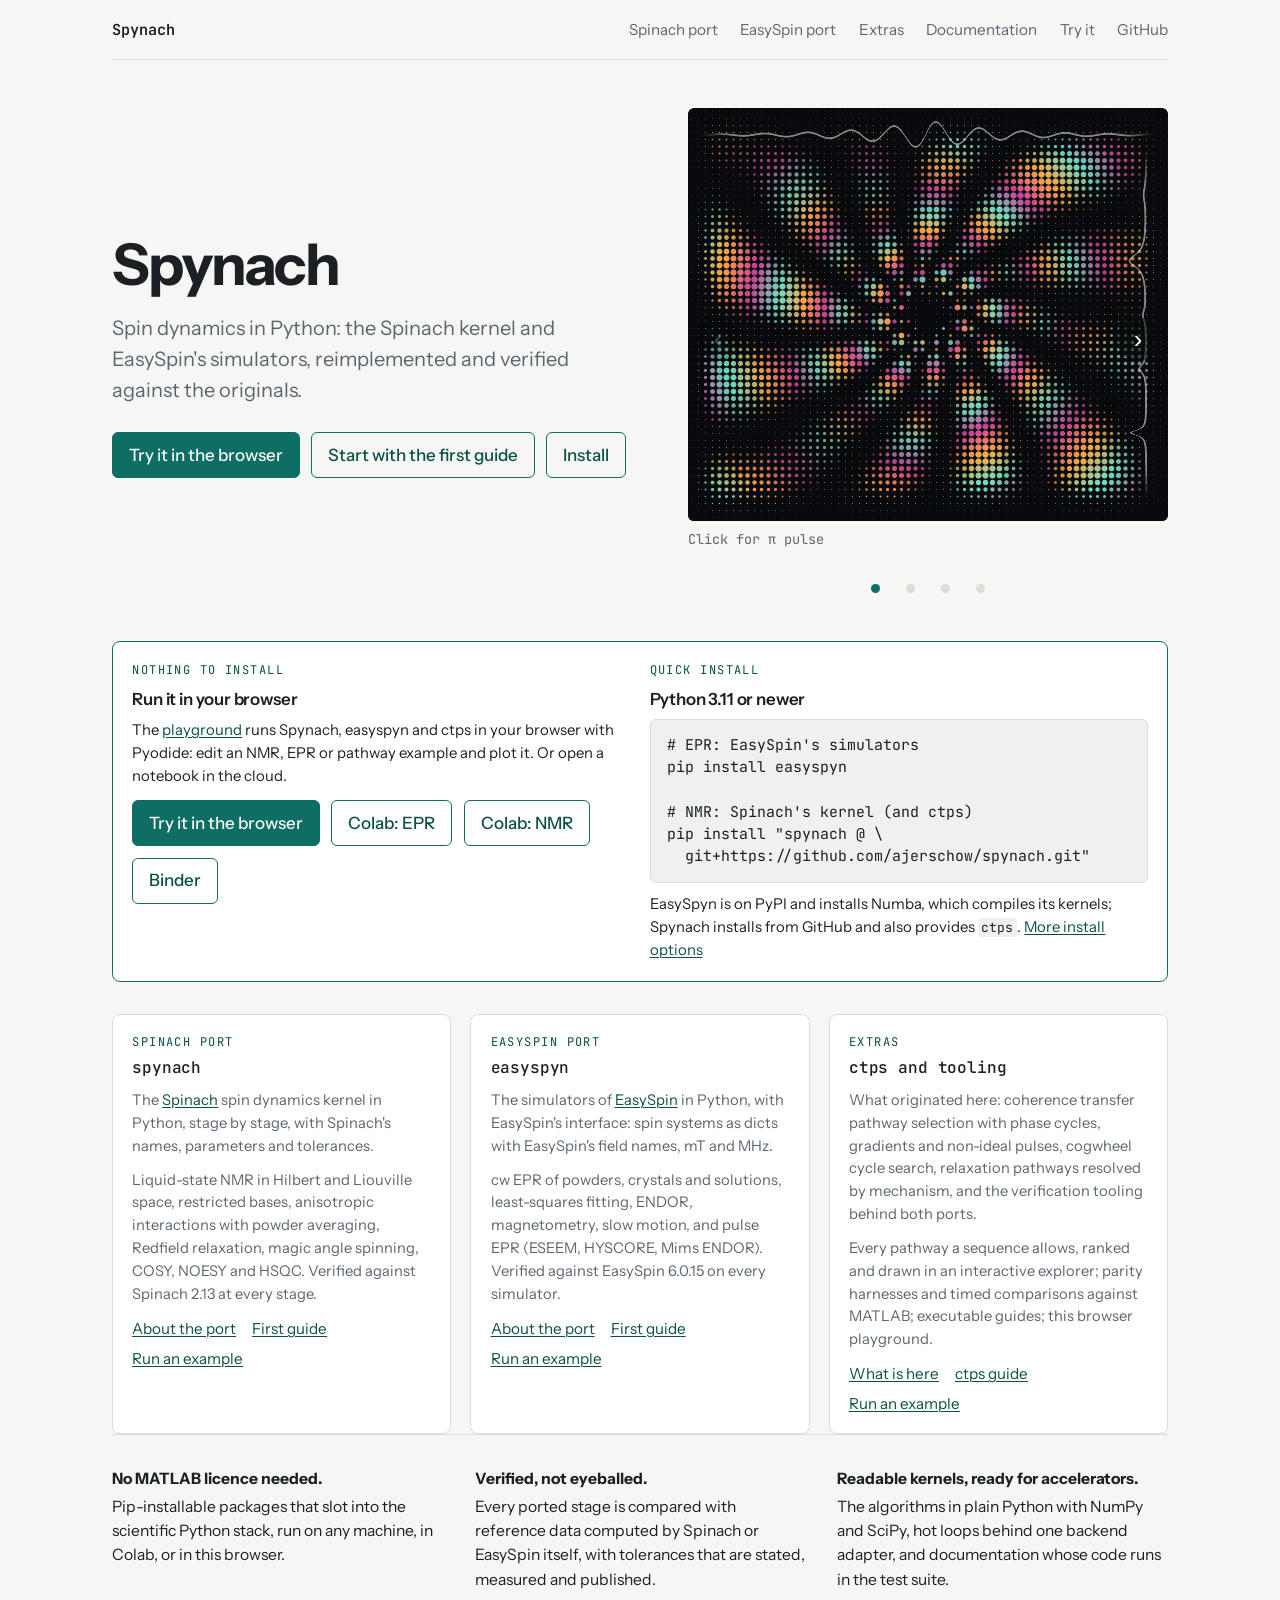
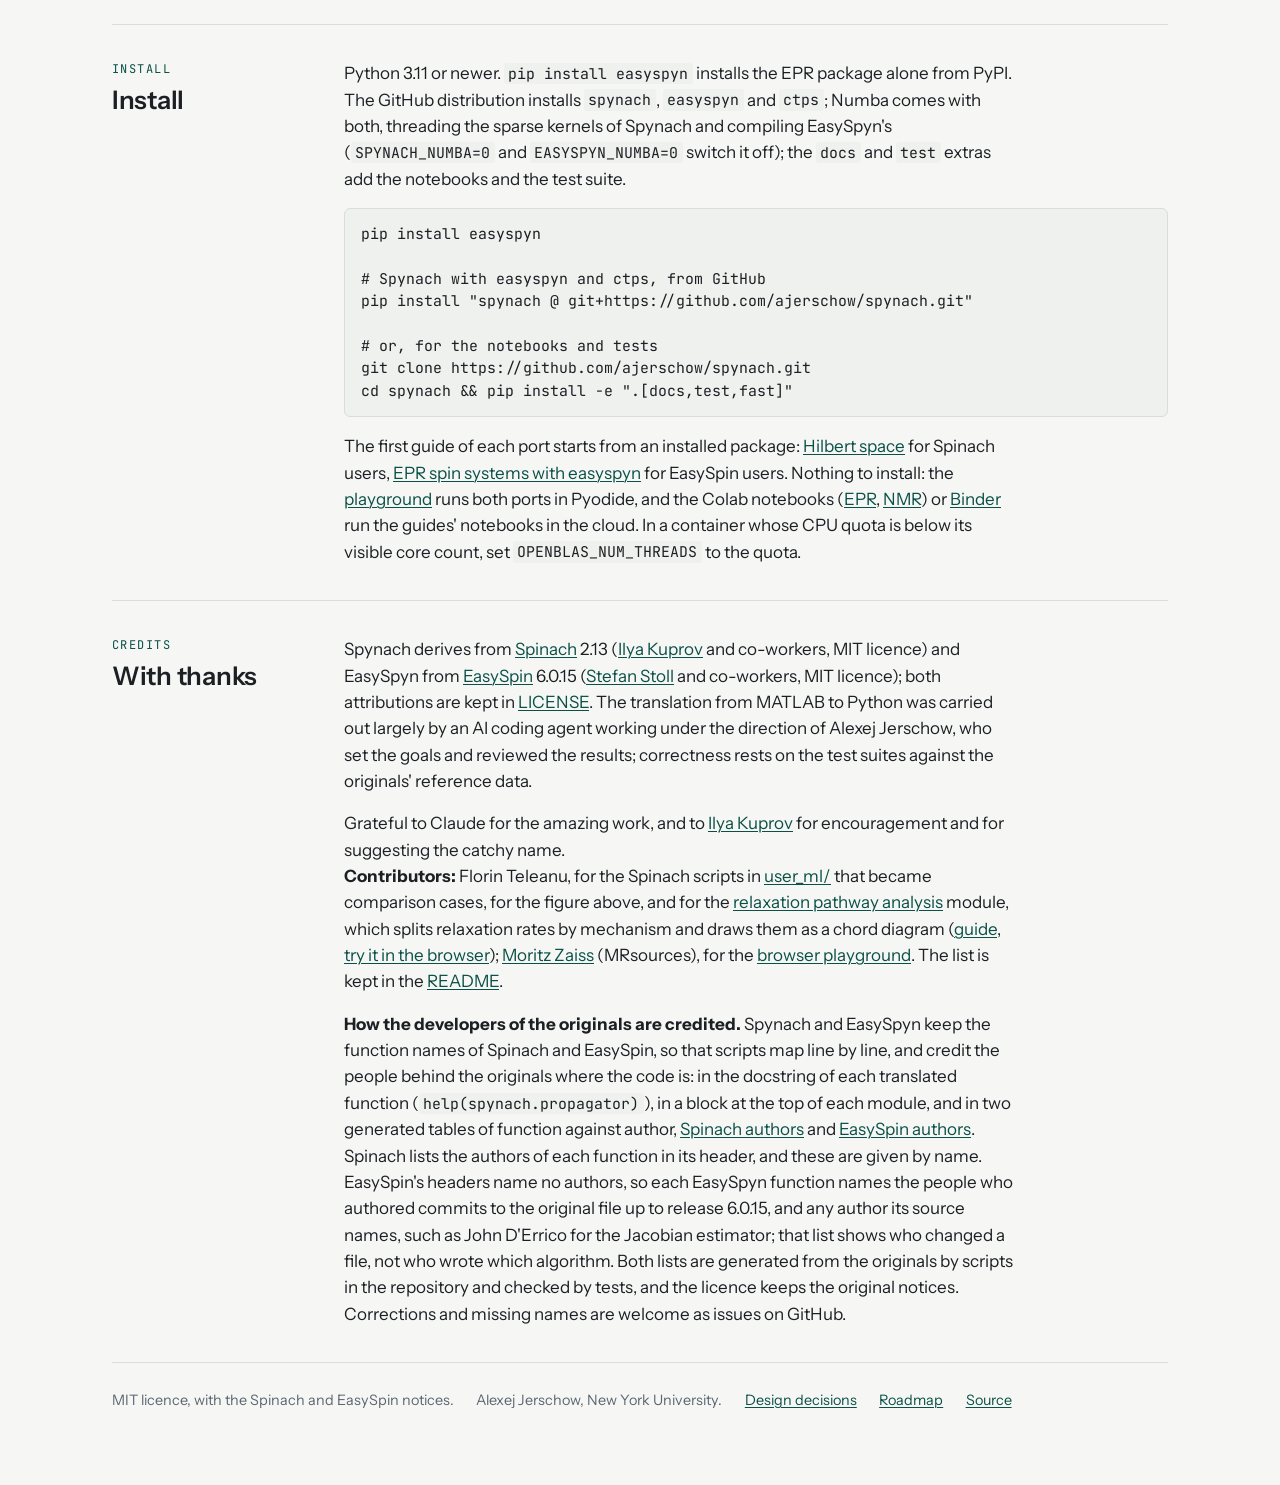
==== index.html @ d362d4a4 "Site: line break and bold before Contributors, wording of the thanks Co-Authored-By: Claude Sonnet 5" ====
<!doctype html>
<html lang="en">
<head>
<meta charset="utf-8">
<meta name="viewport" content="width=device-width, initial-scale=1, viewport-fit=cover">
<title>Spynach</title>
<meta name="description" content="Spin dynamics in Python: the Spinach kernel and EasySpin's simulators, reimplemented and verified against the originals, with coherence transfer pathway tools and a browser playground.">
<!-- site:head -->
<link rel="icon" href="assets/favicon.svg" type="image/svg+xml">
<link rel="icon" href="assets/favicon-32.png" type="image/png" sizes="32x32">
<link rel="apple-touch-icon" href="assets/apple-touch-icon.png">
<meta property="og:type" content="website">
<meta property="og:site_name" content="Spynach">
<meta property="og:title" content="Spynach">
<meta property="og:description" content="Spin dynamics in Python: the Spinach kernel and EasySpin's simulators, reimplemented and verified against the originals, with coherence transfer pathway tools and a browser playground.">
<meta property="og:url" content="https://ajerschow.github.io/spynach/">
<meta property="og:image" content="https://ajerschow.github.io/spynach/assets/social-card.png">
<meta property="og:image:width" content="1200">
<meta property="og:image:height" content="630">
<meta property="og:image:alt" content="Spynach: spin dynamics in Python, with a halftone spiral of coloured dots">
<meta name="twitter:card" content="summary_large_image">
<meta name="twitter:title" content="Spynach">
<meta name="twitter:description" content="Spin dynamics in Python: the Spinach kernel and EasySpin's simulators, reimplemented and verified against the originals, with coherence transfer pathway tools and a browser playground.">
<meta name="twitter:image" content="https://ajerschow.github.io/spynach/assets/social-card.png">
<!-- /site:head -->
<link rel="preconnect" href="https://fonts.googleapis.com">
<link rel="preconnect" href="https://fonts.gstatic.com" crossorigin>
<link rel="stylesheet" href="https://fonts.googleapis.com/css2?family=Instrument+Sans:ital,wght@0,400;0,500;0,600;0,700;1,400&family=JetBrains+Mono:wght@400;500&display=swap">
<link rel="stylesheet" href="assets/site.css">
</head>
<body>
<div class="wrap">

<!-- site:nav -->
<nav class="top" aria-label="Site">
  <a class="brand" href="index.html" aria-current="page">Spynach</a>
  <a href="spinach.html">Spinach port</a>
  <a href="easyspin.html">EasySpin port</a>
  <a href="extras.html">Extras</a>
  <a href="docs.html">Documentation</a>
  <a href="try.html">Try it</a>
  <a href="https://github.com/ajerschow/spynach">GitHub</a>
</nav>
<!-- /site:nav -->

<div class="hero">
  <div>
    <h1>Spynach</h1>
    <p class="lede">Spin dynamics in Python: the Spinach kernel and EasySpin's simulators, reimplemented and verified against the originals.</p>
    <div class="actions">
      <a class="btn primary" href="try.html">Try it in the browser</a>
      <a class="btn" href="https://github.com/ajerschow/spynach/blob/main/docs/hilbert-space.md">Start with the first guide</a>
      <a class="btn" href="#quick-start">Install</a>
    </div>
  </div>
  <figure>
    <img src="assets/Spynoza.jpg" width="1397" height="1202" alt="Portrait of Spinoza rendered as a two-dimensional 1H-13C correlation spectrum: coloured cross peaks on a black background with the 1D projections along the top and right edges">
    <figcaption>Any resemblance to living or dead personalities is purely accidental. Fig. credits to Florin Teleanu.</figcaption>
  </figure>
</div>

<div class="quick" id="quick-start">
  <div>
    <span class="eyebrow">Nothing to install</span>
    <h2>Run it in your browser</h2>
    <p>The <a href="try.html">playground</a> runs Spynach, easyspyn and ctps in your browser with Pyodide: edit an NMR, EPR or pathway example and plot it. Or open a notebook in the cloud.</p>
    <div class="actions">
      <a class="btn primary" href="try.html">Try it in the browser</a>
      <a class="btn" href="https://colab.research.google.com/github/ajerschow/spynach/blob/main/docs/colab/easyspyn-quick-start.ipynb">Colab: EPR</a>
      <a class="btn" href="https://colab.research.google.com/github/ajerschow/spynach/blob/main/docs/colab/quick-start.ipynb">Colab: NMR</a>
      <a class="btn" href="https://mybinder.org/v2/gh/ajerschow/spynach/main?urlpath=lab/tree/docs/notebooks/">Binder</a>
    </div>
  </div>
  <div>
    <span class="eyebrow">Quick install</span>
    <h2>Python 3.11 or newer</h2>
<pre><code># EPR: EasySpin's simulators
pip install easyspyn

# NMR: Spinach's kernel (and ctps)
pip install "spynach @ \
  git+https://github.com/ajerschow/spynach.git"</code></pre>
    <p>EasySpyn is on PyPI and installs Numba, which compiles its kernels; Spynach installs from GitHub and also provides <code>ctps</code>. <a href="#install">More install options</a></p>
  </div>
</div>

<div class="cards products">
  <div class="card">
    <span class="eyebrow">Spinach port</span>
    <h3>spynach</h3>
    <p>The <a href="https://spindynamics.org">Spinach</a> spin dynamics kernel in Python, stage by stage, with Spinach's names, parameters and tolerances.</p>
    <p class="covers">Liquid-state NMR in Hilbert and Liouville space, restricted bases, anisotropic interactions with powder averaging, Redfield relaxation, magic angle spinning, COSY, NOESY and HSQC. Verified against Spinach 2.13 at every stage.</p>
    <div class="links"><a href="spinach.html">About the port</a> <a href="https://github.com/ajerschow/spynach/blob/main/docs/hilbert-space.md">First guide</a> <a href="try.html#ex-ab">Run an example</a></div>
  </div>
  <div class="card">
    <span class="eyebrow">EasySpin port</span>
    <h3>easyspyn</h3>
    <p>The simulators of <a href="https://easyspin.org">EasySpin</a> in Python, with EasySpin's interface: spin systems as dicts with EasySpin's field names, mT and MHz.</p>
    <p class="covers">cw EPR of powders, crystals and solutions, least-squares fitting, ENDOR, magnetometry, slow motion, and pulse EPR (ESEEM, HYSCORE, Mims ENDOR). Verified against EasySpin 6.0.15 on every simulator.</p>
    <div class="links"><a href="easyspin.html">About the port</a> <a href="https://github.com/ajerschow/spynach/blob/main/docs/easyspyn.md">First guide</a> <a href="try.html#ex-epr-pepper">Run an example</a></div>
  </div>
  <div class="card">
    <span class="eyebrow">Extras</span>
    <h3>ctps and tooling</h3>
    <p>What originated here: coherence transfer pathway selection with phase cycles, gradients and non-ideal pulses, cogwheel cycle search, relaxation pathways resolved by mechanism, and the verification tooling behind both ports.</p>
    <p class="covers">Every pathway a sequence allows, ranked and drawn in an interactive explorer; parity harnesses and timed comparisons against MATLAB; executable guides; this browser playground.</p>
    <div class="links"><a href="extras.html">What is here</a> <a href="https://github.com/ajerschow/spynach/blob/main/docs/ctps.md">ctps guide</a> <a href="try.html#ex-ctps">Run an example</a></div>
  </div>
</div>

<div class="why">
  <p><b>No MATLAB licence needed.</b> Pip-installable packages that slot into the scientific Python stack, run on any machine, in Colab, or in this browser.</p>
  <p><b>Verified, not eyeballed.</b> Every ported stage is compared with reference data computed by Spinach or EasySpin itself, with tolerances that are stated, measured and published.</p>
  <p><b>Readable kernels, ready for accelerators.</b> The algorithms in plain Python with NumPy and SciPy, hot loops behind one backend adapter, and documentation whose code runs in the test suite.</p>
</div>

<section id="install">
  <header><span class="eyebrow">Install</span><h2>Install</h2></header>
  <div>
    <p>Python 3.11 or newer. <code>pip install easyspyn</code> installs the EPR package alone from PyPI. The GitHub distribution installs <code>spynach</code>, <code>easyspyn</code> and <code>ctps</code>; Numba comes with both, threading the sparse kernels of Spynach and compiling EasySpyn's (<code>SPYNACH_NUMBA=0</code> and <code>EASYSPYN_NUMBA=0</code> switch it off); the <code>docs</code> and <code>test</code> extras add the notebooks and the test suite.</p>
<pre><code>pip install easyspyn

# Spynach with easyspyn and ctps, from GitHub
pip install "spynach @ git+https://github.com/ajerschow/spynach.git"

# or, for the notebooks and tests
git clone https://github.com/ajerschow/spynach.git
cd spynach &amp;&amp; pip install -e ".[docs,test,fast]"</code></pre>
    <p>The first guide of each port starts from an installed package: <a href="https://github.com/ajerschow/spynach/blob/main/docs/hilbert-space.md">Hilbert space</a> for Spinach users, <a href="https://github.com/ajerschow/spynach/blob/main/docs/easyspyn.md">EPR spin systems with easyspyn</a> for EasySpin users. Nothing to install: the <a href="try.html">playground</a> runs both ports in Pyodide, and the Colab notebooks (<a href="https://colab.research.google.com/github/ajerschow/spynach/blob/main/docs/colab/easyspyn-quick-start.ipynb">EPR</a>, <a href="https://colab.research.google.com/github/ajerschow/spynach/blob/main/docs/colab/quick-start.ipynb">NMR</a>) or <a href="https://mybinder.org/v2/gh/ajerschow/spynach/main?urlpath=lab/tree/docs/notebooks/">Binder</a> run the guides' notebooks in the cloud. In a container whose CPU quota is below its visible core count, set <code>OPENBLAS_NUM_THREADS</code> to the quota.</p>
  </div>
</section>

<section id="credits">
  <header><span class="eyebrow">Credits</span><h2>With thanks</h2></header>
  <div>
    <p>Spynach derives from <a href="https://spindynamics.org">Spinach</a> 2.13 (<a href="https://www.weizmann.ac.il/chembiophys/kuprov/">Ilya Kuprov</a> and co-workers, MIT licence) and EasySpyn from <a href="https://easyspin.org">EasySpin</a> 6.0.15 (<a href="https://stoll.chem.washington.edu/">Stefan Stoll</a> and co-workers, MIT licence); both attributions are kept in <a href="https://github.com/ajerschow/spynach/blob/main/LICENSE">LICENSE</a>. The translation from MATLAB to Python was carried out largely by an AI coding agent working under the direction of Alexej Jerschow, who set the goals and reviewed the results; correctness rests on the test suites against the originals' reference data.</p>
    <p>Grateful to Claude for the amazing work, and to <a href="https://www.weizmann.ac.il/chembiophys/kuprov/">Ilya Kuprov</a> for encouragement and for suggesting the catchy name.<br><b>Contributors:</b> Florin Teleanu, for the Spinach scripts in <a href="https://github.com/ajerschow/spynach/tree/main/user_ml">user_ml/</a> that became comparison cases, for the figure above, and for the <a href="https://github.com/ajerschow/spynach/blob/main/src/spynach/pathways.py">relaxation pathway analysis</a> module, which splits relaxation rates by mechanism and draws them as a chord diagram (<a href="https://github.com/ajerschow/spynach/blob/main/docs/relaxation-pathways.md">guide</a>, <a href="try.html#ex-pathways">try it in the browser</a>); <a href="https://github.com/mzaiss">Moritz Zaiss</a> (MRsources), for the <a href="try.html">browser playground</a>. The list is kept in the <a href="https://github.com/ajerschow/spynach#contributors">README</a>.</p>
    <p><b>How the developers of the originals are credited.</b> Spynach and EasySpyn keep the function names of Spinach and EasySpin, so that scripts map line by line, and credit the people behind the originals where the code is: in the docstring of each translated function (<code>help(spynach.propagator)</code>), in a block at the top of each module, and in two generated tables of function against author, <a href="https://github.com/ajerschow/spynach/blob/main/docs/spinach-credits.md">Spinach authors</a> and <a href="https://github.com/ajerschow/spynach/blob/main/docs/easyspin-credits.md">EasySpin authors</a>. Spinach lists the authors of each function in its header, and these are given by name. EasySpin's headers name no authors, so each EasySpyn function names the people who authored commits to the original file up to release 6.0.15, and any author its source names, such as John D'Errico for the Jacobian estimator; that list shows who changed a file, not who wrote which algorithm. Both lists are generated from the originals by scripts in the repository and checked by tests, and the licence keeps the original notices. Corrections and missing names are welcome as issues on GitHub.</p>
  </div>
</section>

<footer>
  <span>MIT licence, with the Spinach and EasySpin notices.</span>
  <span>Alexej Jerschow, New York University.</span>
  <a href="https://github.com/ajerschow/spynach/blob/main/HANDOFF.md">Design decisions</a>
  <a href="https://github.com/ajerschow/spynach/blob/main/porting/ROADMAP.md">Roadmap</a>
  <a href="https://github.com/ajerschow/spynach">Source</a>
</footer>

</div>

<script src="assets/hero-gallery.js" defer></script>
</body>
</html>
---- assets/site.css ----
/* Shared stylesheet of the project site (index, spinach, easyspin, extras, docs, try, and the comparison
   reports, which inline it). Tokens, dark theme, type, the top nav, hero, sections, tables, cards, footer. */
:root {
  --bg: #f6f7f5;
  --surface: #ffffff;
  --fg: #1c2024;
  --muted: #5c6670;
  --line: #d9ded8;
  --accent: #0f6e63;
  --accent-ink: #0a5047;
  --code-bg: #eef1ee;
  --sans: "Instrument Sans", "Helvetica Neue", Arial, sans-serif;
  --mono: "JetBrains Mono", "SFMono-Regular", Menlo, Consolas, monospace;
  color-scheme: light;
}
@media (prefers-color-scheme: dark) {
  :root:not([data-theme="light"]) {
    --bg: #15191c; --surface: #1d2226; --fg: #e6e9e4; --muted: #9aa5ad; --line: #2f373d;
    --accent: #5fc4b4; --accent-ink: #8ad8cb; --code-bg: #101417;
    color-scheme: dark;
  }
}
:root[data-theme="dark"] {
  --bg: #15191c; --surface: #1d2226; --fg: #e6e9e4; --muted: #9aa5ad; --line: #2f373d;
  --accent: #5fc4b4; --accent-ink: #8ad8cb; --code-bg: #101417;
  color-scheme: dark;
}
* { box-sizing: border-box; }
html { font-size: 16px; }
body {
  margin: 0; background: var(--bg); color: var(--fg);
  font-family: var(--sans); line-height: 1.55; font-size: 1.0625rem;
  -webkit-font-smoothing: antialiased;
}
a { color: var(--accent-ink); text-decoration: underline; text-decoration-thickness: 1px; text-underline-offset: 2px; }
a:hover { color: var(--accent); }
a:focus-visible, button:focus-visible { outline: 2px solid var(--accent); outline-offset: 2px; }
code, pre { font-family: var(--mono); font-size: 0.875em; }
code { background: var(--code-bg); padding: 0.08em 0.3em; border-radius: 3px; }
pre { background: var(--code-bg); border: 1px solid var(--line); border-radius: 6px; padding: 0.9rem 1rem; overflow-x: auto; margin: 0; line-height: 1.5; }
pre code { background: none; padding: 0; font-size: 1em; }
.wrap { max-width: 68rem; margin: 0 auto; padding-inline: 16px; padding-block: 0 3rem; }
h1, h2, h3 { text-wrap: balance; line-height: 1.15; margin: 0; font-weight: 600; letter-spacing: -0.01em; }
h1 { font-size: clamp(2.4rem, 6vw, 3.6rem); font-weight: 700; letter-spacing: -0.03em; }
h2 { font-size: 1.6rem; }
h3 { font-size: 1.1rem; }
p { margin: 0; max-width: 42rem; }
.eyebrow { font-family: var(--mono); font-size: 0.75rem; letter-spacing: 0.12em; text-transform: uppercase; color: var(--accent-ink); }
nav.top { display: flex; flex-wrap: wrap; gap: 0.5rem 1.4rem; align-items: baseline; padding-block: 1.1rem; border-bottom: 1px solid var(--line); font-size: 0.95rem; }
nav.top .brand { font-family: var(--mono); font-weight: 500; color: var(--fg); text-decoration: none; margin-right: auto; }
nav.top a:not(.brand) { color: var(--muted); text-decoration: none; }
nav.top a:not(.brand):hover { color: var(--accent-ink); }
.hero { display: grid; grid-template-columns: minmax(0, 1.1fr) minmax(0, 1fr); gap: 2rem 3rem; align-items: center; padding-block: 3rem 2.5rem; }
.hero p.lede { font-size: 1.25rem; color: var(--muted); margin-top: 1rem; }
.actions { display: flex; flex-wrap: wrap; gap: 0.7rem; margin-top: 1.6rem; }
.btn { display: inline-block; padding: 0.55rem 1rem; border-radius: 6px; text-decoration: none; font-weight: 500; border: 1px solid var(--accent); color: var(--accent-ink); }
.btn.primary { background: var(--accent); color: var(--bg); }
.quick { display: grid; grid-template-columns: repeat(auto-fit, minmax(19rem, 1fr)); gap: 1.2rem; margin-block: 0 2rem; padding: 1.2rem; border: 1px solid var(--accent); border-radius: 8px; background: var(--surface); }
.quick > div { display: grid; gap: 0.6rem; align-content: start; min-width: 0; }
.quick h2 { font-size: 1.05rem; }
.quick p { margin: 0; font-size: 0.93rem; }
.quick .actions { margin-top: 0.2rem; }
.btn.primary:hover { color: var(--bg); filter: brightness(1.08); }
figure { margin: 0; min-width: 0; }
figure svg { width: 100%; height: auto; display: block; }
figure img { width: 100%; height: auto; display: block; border-radius: 6px; }
figcaption { font-size: 0.85rem; color: var(--muted); margin-top: 0.5rem; font-family: var(--mono); }
section { padding-block: 2.2rem; border-top: 1px solid var(--line); display: grid; grid-template-columns: 12rem minmax(0, 1fr); gap: 1rem 2.5rem; }
section > header { display: grid; gap: 0.4rem; align-content: start; }
section > header h2 { overflow-wrap: break-word; hyphens: auto; }
section > div { min-width: 0; display: grid; gap: 1rem; }
ul.plain { list-style: none; padding: 0; margin: 0; display: grid; gap: 0.6rem; max-width: 46rem; }
ul.plain li { padding-left: 1.1rem; position: relative; }
ul.plain li::before { content: ""; position: absolute; left: 0; top: 0.68em; width: 0.45rem; height: 0.45rem; border-radius: 50%; background: var(--accent); }
ul.plain b { font-weight: 600; }
.two { display: grid; grid-template-columns: repeat(auto-fit, minmax(16rem, 1fr)); gap: 1.4rem; }
table { border-collapse: collapse; width: 100%; font-size: 0.95rem; }
.scroll { overflow-x: auto; }
th, td { text-align: left; padding: 0.55rem 0.7rem 0.55rem 0; border-bottom: 1px solid var(--line); vertical-align: top; }
th { font-weight: 600; font-size: 0.8rem; letter-spacing: 0.04em; text-transform: uppercase; color: var(--muted); }
td.num, th.num { text-align: right; font-variant-numeric: tabular-nums; white-space: nowrap; }
td .links { white-space: nowrap; }
.cards { display: grid; grid-template-columns: repeat(auto-fit, minmax(17rem, 1fr)); gap: 1.2rem; }
.card { background: var(--surface); border: 1px solid var(--line); border-radius: 8px; padding: 1.1rem 1.2rem; display: grid; gap: 0.7rem; align-content: start; min-width: 0; }
.card h3 { font-family: var(--mono); font-weight: 500; font-size: 1rem; }
.card dl { margin: 0; display: grid; grid-template-columns: auto 1fr; gap: 0.25rem 1rem; font-size: 0.92rem; }
.card dt { color: var(--muted); }
.card dd { margin: 0; font-variant-numeric: tabular-nums; }
.card p { font-size: 0.92rem; color: var(--muted); }
footer { border-top: 1px solid var(--line); padding-block: 1.6rem; font-size: 0.9rem; color: var(--muted); display: flex; flex-wrap: wrap; gap: 0.4rem 1.4rem; }
@media (max-width: 720px) {
  .hero { grid-template-columns: 1fr; }
  section { grid-template-columns: 1fr; }
}
@media (prefers-reduced-motion: no-preference) { a, .btn { transition: color 120ms ease, filter 120ms ease; } }

/* Landing page: product cards, the why strip, the install block */
.cards.products { grid-template-columns: repeat(auto-fit, minmax(16rem, 1fr)); margin-top: 0.5rem; }
.card .eyebrow { margin-bottom: -0.2rem; }
.card .covers { font-size: 0.92rem; }
.card .links { display: flex; flex-wrap: wrap; gap: 0.4rem 1rem; margin-top: auto; font-size: 0.95rem; }
.why { display: grid; grid-template-columns: repeat(auto-fit, minmax(14rem, 1fr)); gap: 1.2rem 2rem; padding-block: 2rem; border-top: 1px solid var(--line); }
.why p { font-size: 0.98rem; }
.why b { display: block; margin-bottom: 0.2rem; }
.lede-page { padding-block: 2.4rem 1.6rem; }
.lede-page h1 { font-size: clamp(2rem, 5vw, 2.8rem); }
.lede-page p.lede { font-size: 1.2rem; color: var(--muted); margin-top: 0.9rem; max-width: 46rem; }
nav.top a[aria-current="page"] { color: var(--fg); font-weight: 600; }
.figures { display: grid; grid-template-columns: repeat(auto-fit, minmax(15rem, 1fr)); gap: 1.2rem; }
.figures figure { background: var(--surface); border: 1px solid var(--line); border-radius: 8px; padding: 0.7rem; display: grid; gap: 0.5rem; }
.figures figure img { background: #fff; }
.figures figcaption { font-family: var(--sans); font-size: 0.9rem; color: var(--fg); }
.figures figcaption code { font-family: var(--mono); }
td.na { color: var(--muted); }
table.timing td:first-child { min-width: 17rem; }
table.timing .note { display: block; margin-top: 0.15rem; }
.note { font-size: 0.92rem; color: var(--muted); }
.quick-line { margin: 0.8rem 0 0; font-size: 0.93rem; color: var(--muted); }

/* Hero gallery (assets/hero-gallery.js): the animation and the picture, slidable */
.gallery-frame { position: relative; }
.gallery-track { display: flex; overflow-x: auto; scroll-snap-type: x mandatory; scrollbar-width: none; border-radius: 6px; }
.gallery-track::-webkit-scrollbar { display: none; }
.gallery-slide { flex: 0 0 100%; min-width: 0; scroll-snap-align: start; }
.gallery-slide canvas { display: block; width: 100%; background: #090a0d; border-radius: 6px; cursor: pointer; }
.gallery-slide .gallery-still { display: block; width: 100%; height: auto; border-radius: 6px; background: #090a0d; }
.gallery-caption { font-size: 0.85rem; color: var(--muted); margin-top: 0.5rem; font-family: var(--mono); }
.gallery-btn { position: absolute; top: 50%; transform: translateY(-50%); width: 2.75rem; height: 2.75rem; border: 0; border-radius: 50%;
  background: rgba(10, 12, 14, 0.55); color: #fff; font-size: 1.6rem; line-height: 1; cursor: pointer; }
.gallery-btn.prev { left: 0.5rem; }
.gallery-btn.next { right: 0.5rem; }
.gallery-btn:hover:not(:disabled) { background: rgba(10, 12, 14, 0.8); }
.gallery-btn:disabled { opacity: 0.25; cursor: default; }
.gallery-dots { display: flex; justify-content: center; gap: 0.2rem; margin-top: 0.3rem; }
.gallery-dot { width: 2rem; height: 1.6rem; border: 0; background: none; cursor: pointer; position: relative; }
.gallery-dot::after { content: ""; position: absolute; left: 50%; top: 50%; width: 0.55rem; height: 0.55rem; margin: -0.275rem 0 0 -0.275rem;
  border-radius: 50%; background: var(--line); }
.gallery-dot[aria-current="true"]::after { background: var(--accent); }
.gallery-track:focus-visible, .gallery-btn:focus-visible, .gallery-dot:focus-visible { outline: 2px solid var(--accent); outline-offset: 2px; }
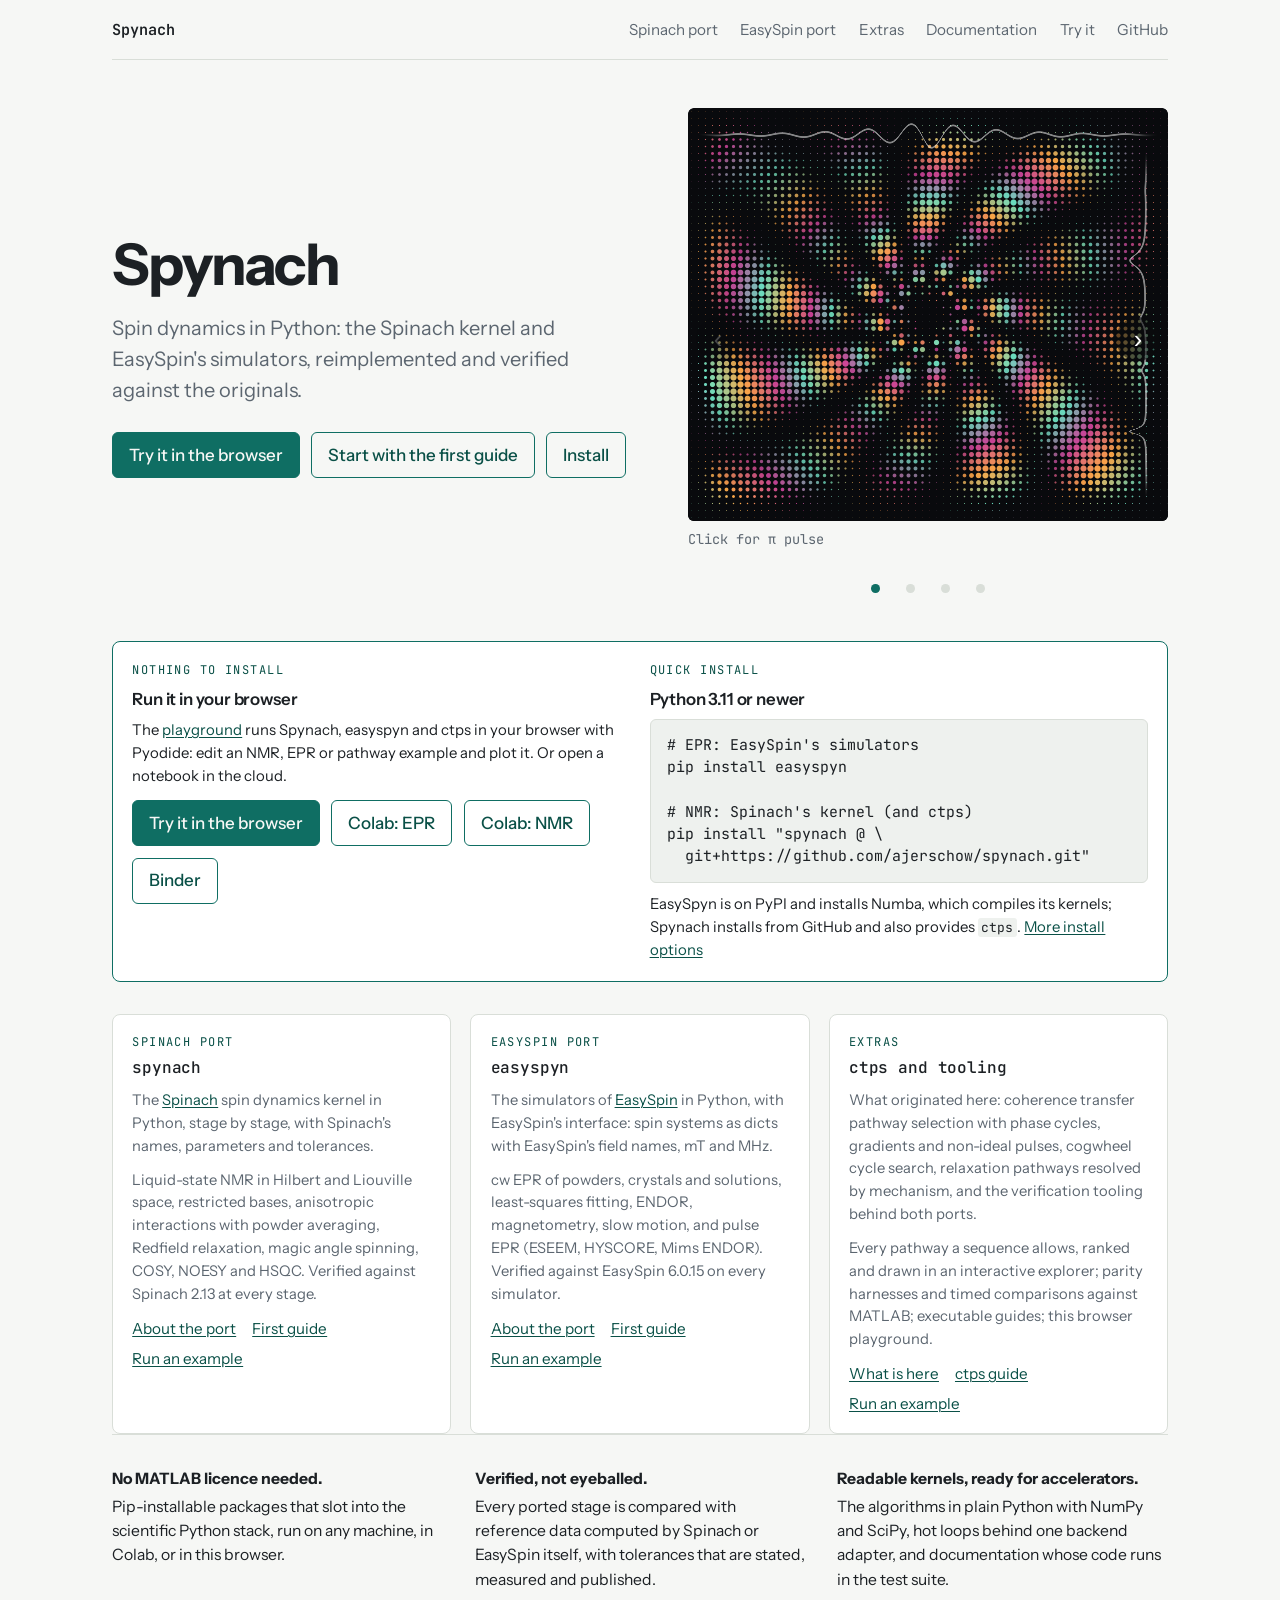
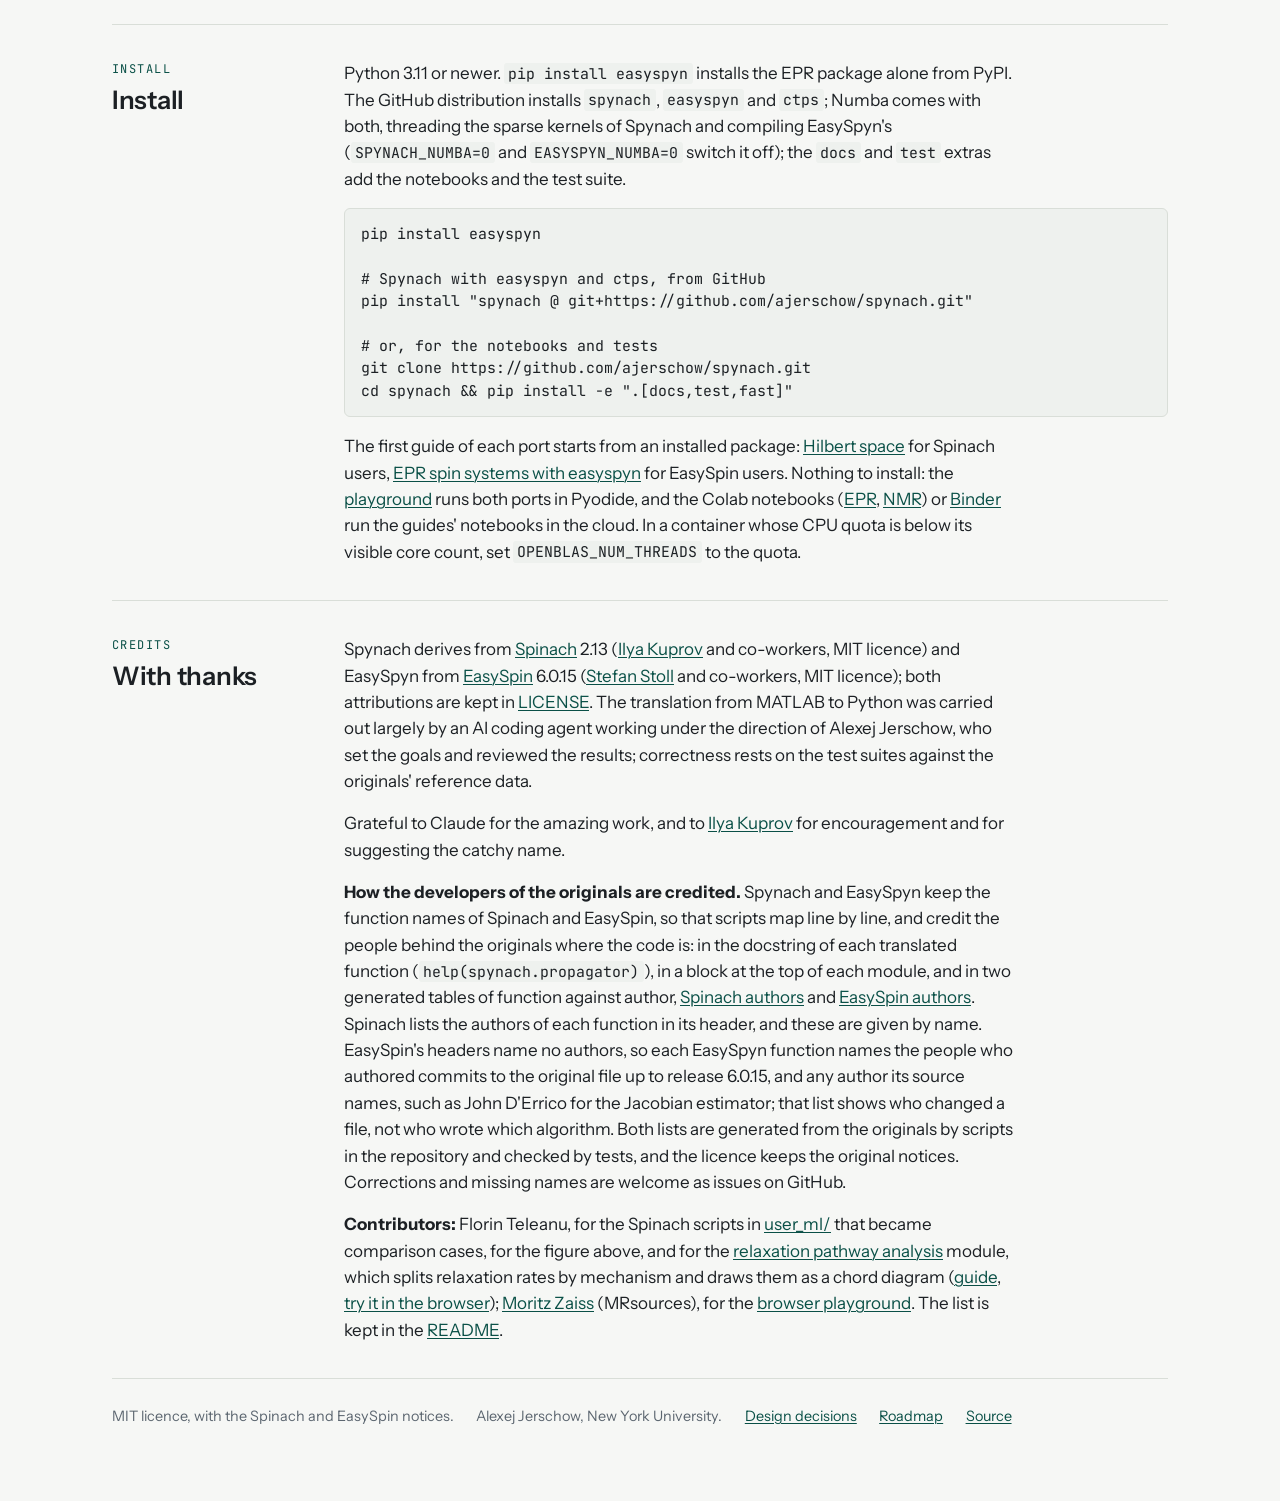
==== commit 6894a9a0: "Site: Contributors as its own paragraph after the credits of the originals Co-Authored-By: Claude So" ====
--- a/index.html
+++ b/index.html
@@ -134,8 +134,9 @@
   <header><span class="eyebrow">Credits</span><h2>With thanks</h2></header>
   <div>
     <p>Spynach derives from <a href="https://spindynamics.org">Spinach</a> 2.13 (<a href="https://www.weizmann.ac.il/chembiophys/kuprov/">Ilya Kuprov</a> and co-workers, MIT licence) and EasySpyn from <a href="https://easyspin.org">EasySpin</a> 6.0.15 (<a href="https://stoll.chem.washington.edu/">Stefan Stoll</a> and co-workers, MIT licence); both attributions are kept in <a href="https://github.com/ajerschow/spynach/blob/main/LICENSE">LICENSE</a>. The translation from MATLAB to Python was carried out largely by an AI coding agent working under the direction of Alexej Jerschow, who set the goals and reviewed the results; correctness rests on the test suites against the originals' reference data.</p>
-    <p>Grateful to Claude for the amazing work, and to <a href="https://www.weizmann.ac.il/chembiophys/kuprov/">Ilya Kuprov</a> for encouragement and for suggesting the catchy name.<br><b>Contributors:</b> Florin Teleanu, for the Spinach scripts in <a href="https://github.com/ajerschow/spynach/tree/main/user_ml">user_ml/</a> that became comparison cases, for the figure above, and for the <a href="https://github.com/ajerschow/spynach/blob/main/src/spynach/pathways.py">relaxation pathway analysis</a> module, which splits relaxation rates by mechanism and draws them as a chord diagram (<a href="https://github.com/ajerschow/spynach/blob/main/docs/relaxation-pathways.md">guide</a>, <a href="try.html#ex-pathways">try it in the browser</a>); <a href="https://github.com/mzaiss">Moritz Zaiss</a> (MRsources), for the <a href="try.html">browser playground</a>. The list is kept in the <a href="https://github.com/ajerschow/spynach#contributors">README</a>.</p>
+    <p>Grateful to Claude for the amazing work, and to <a href="https://www.weizmann.ac.il/chembiophys/kuprov/">Ilya Kuprov</a> for encouragement and for suggesting the catchy name.</p>
     <p><b>How the developers of the originals are credited.</b> Spynach and EasySpyn keep the function names of Spinach and EasySpin, so that scripts map line by line, and credit the people behind the originals where the code is: in the docstring of each translated function (<code>help(spynach.propagator)</code>), in a block at the top of each module, and in two generated tables of function against author, <a href="https://github.com/ajerschow/spynach/blob/main/docs/spinach-credits.md">Spinach authors</a> and <a href="https://github.com/ajerschow/spynach/blob/main/docs/easyspin-credits.md">EasySpin authors</a>. Spinach lists the authors of each function in its header, and these are given by name. EasySpin's headers name no authors, so each EasySpyn function names the people who authored commits to the original file up to release 6.0.15, and any author its source names, such as John D'Errico for the Jacobian estimator; that list shows who changed a file, not who wrote which algorithm. Both lists are generated from the originals by scripts in the repository and checked by tests, and the licence keeps the original notices. Corrections and missing names are welcome as issues on GitHub.</p>
+    <p><b>Contributors:</b> Florin Teleanu, for the Spinach scripts in <a href="https://github.com/ajerschow/spynach/tree/main/user_ml">user_ml/</a> that became comparison cases, for the figure above, and for the <a href="https://github.com/ajerschow/spynach/blob/main/src/spynach/pathways.py">relaxation pathway analysis</a> module, which splits relaxation rates by mechanism and draws them as a chord diagram (<a href="https://github.com/ajerschow/spynach/blob/main/docs/relaxation-pathways.md">guide</a>, <a href="try.html#ex-pathways">try it in the browser</a>); <a href="https://github.com/mzaiss">Moritz Zaiss</a> (MRsources), for the <a href="try.html">browser playground</a>. The list is kept in the <a href="https://github.com/ajerschow/spynach#contributors">README</a>.</p>
   </div>
 </section>
 
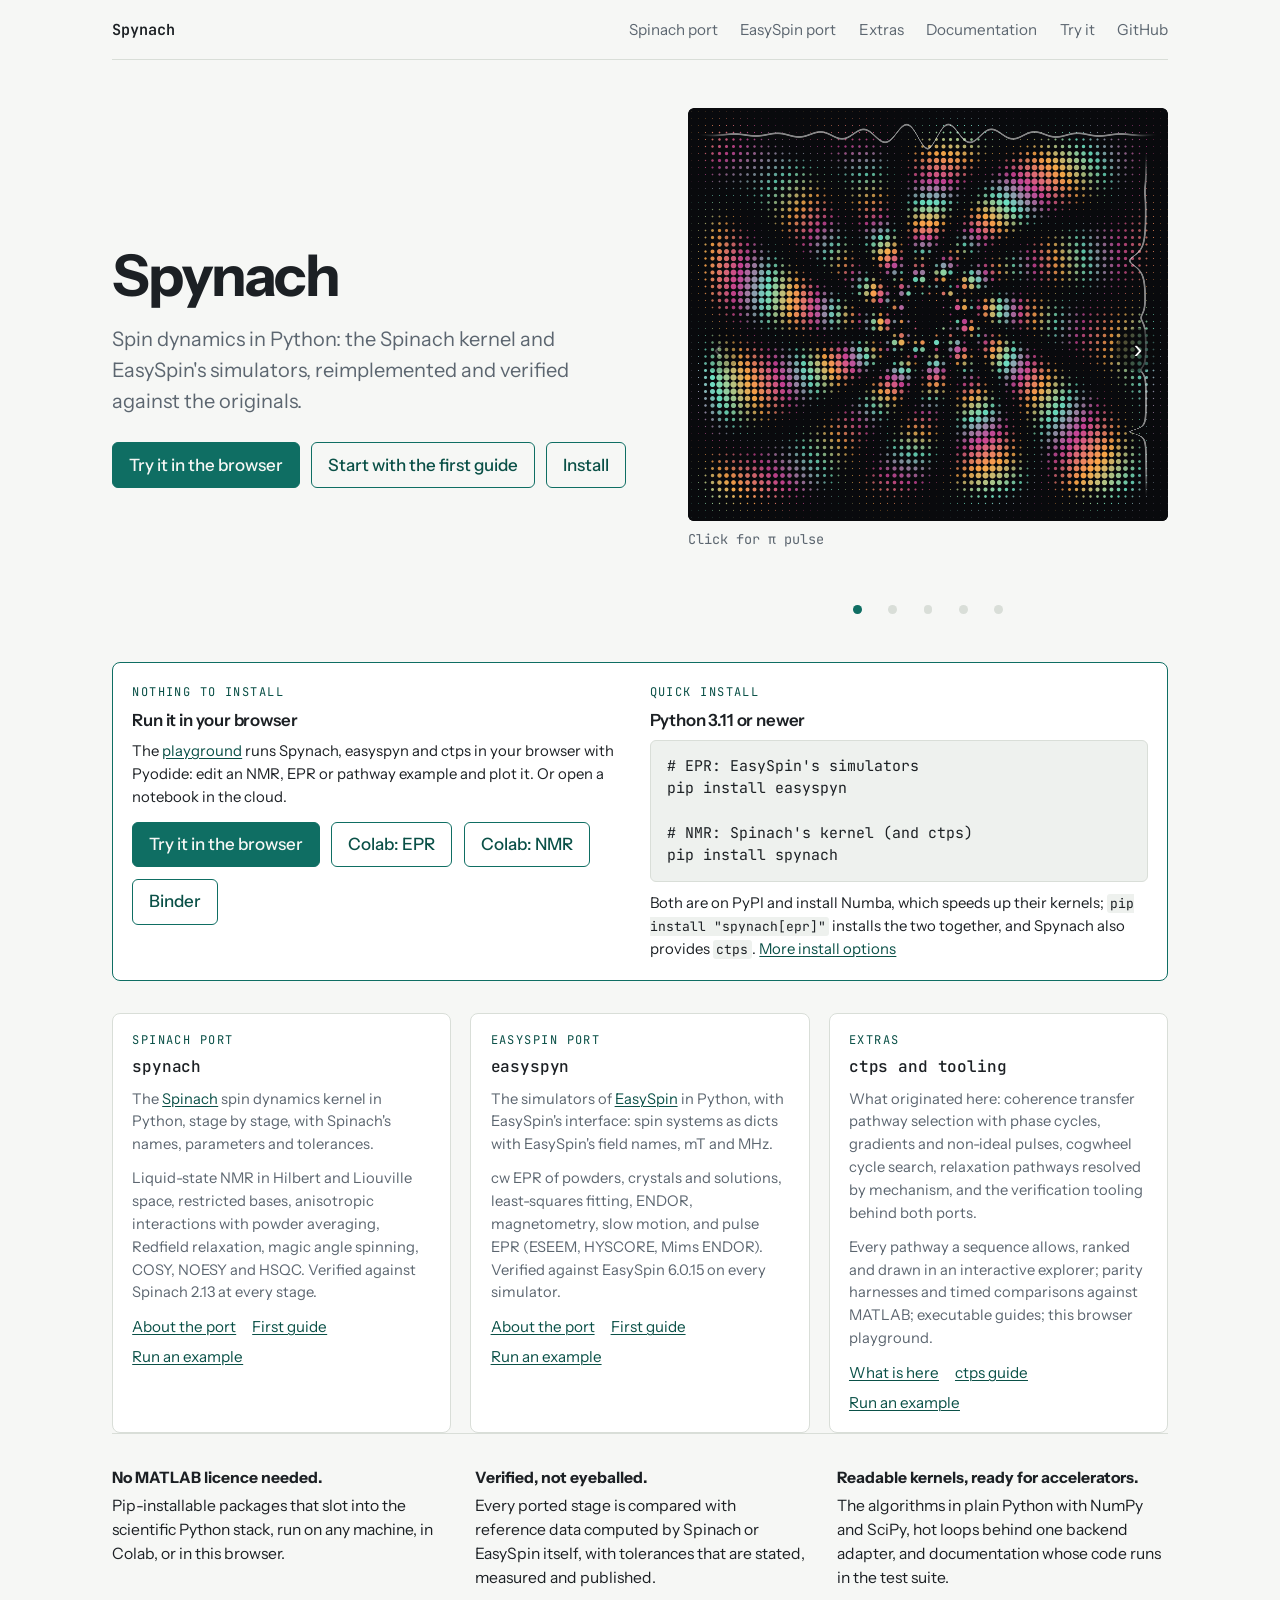
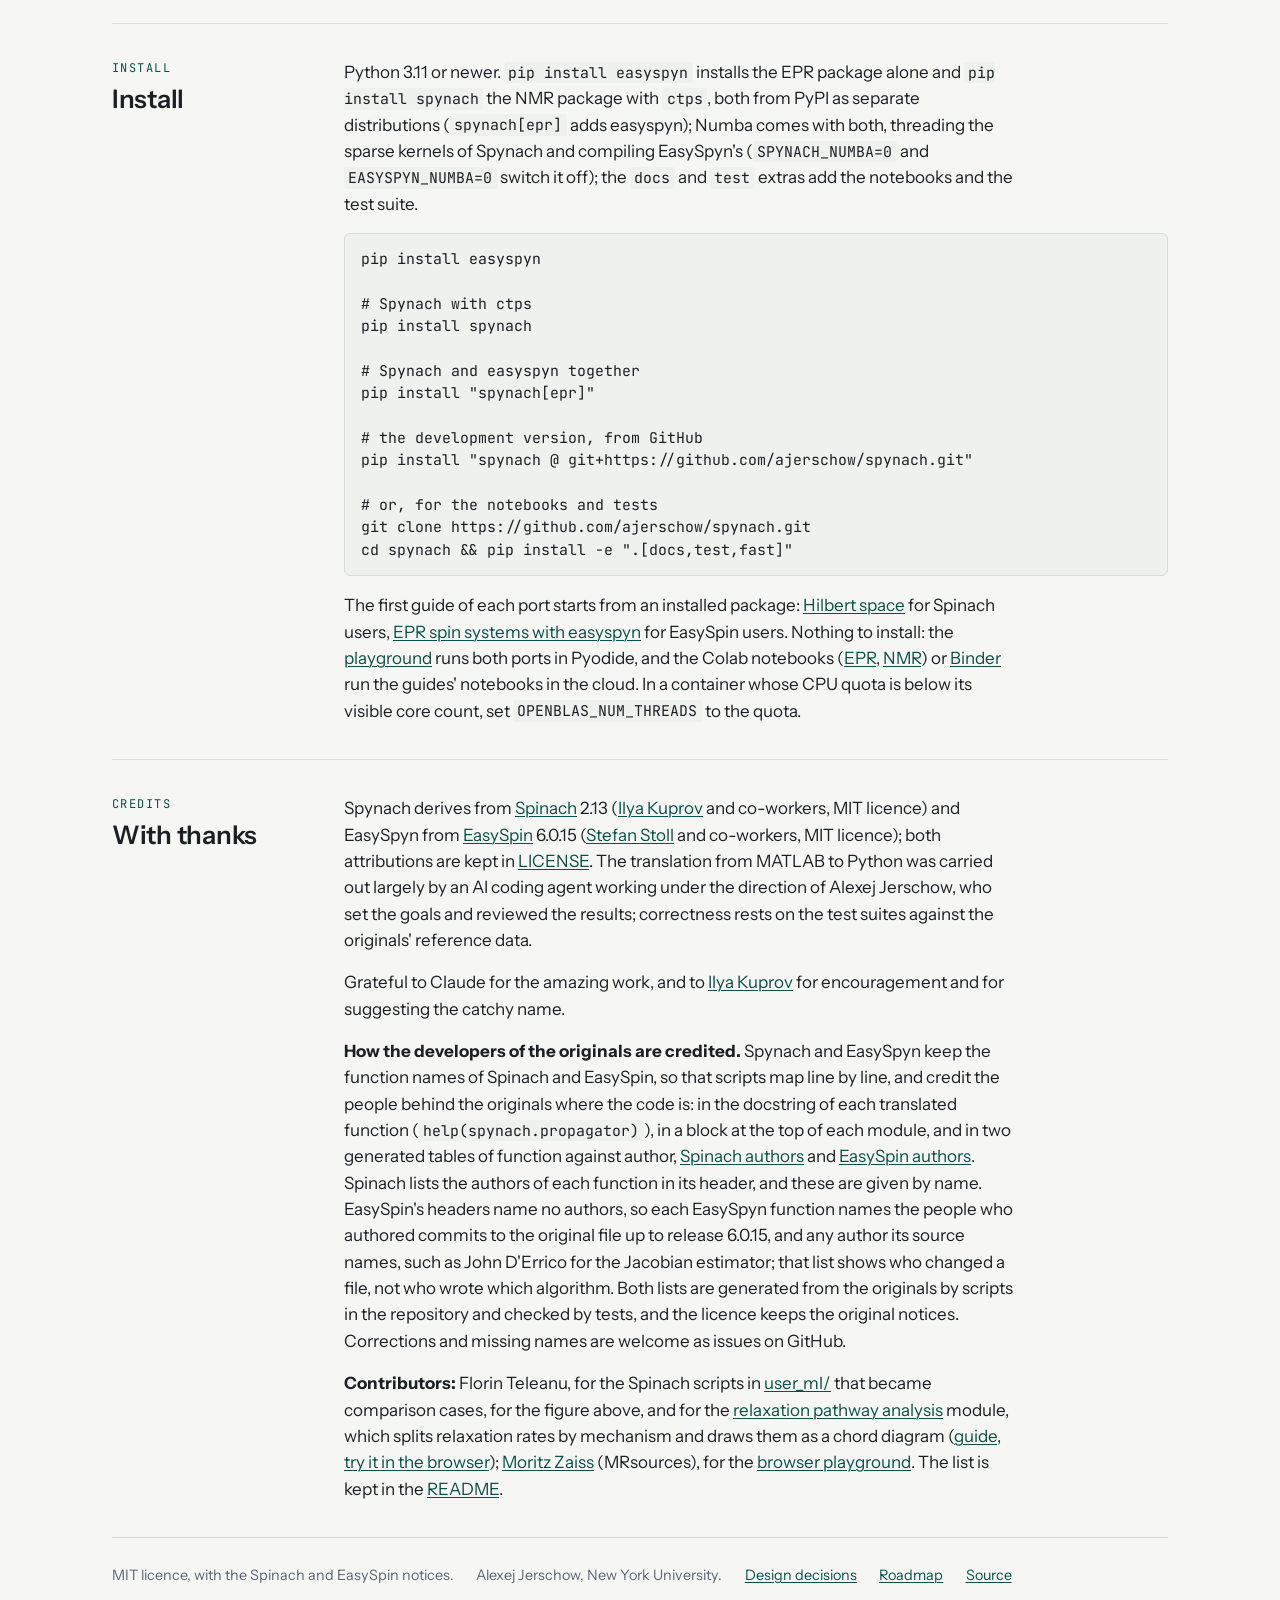
==== commit 15526b81: "PyPI distribution of spynach: publish workflow, wheel without easyspyn, epr extra, page metadata Co-" ====
--- a/index.html
+++ b/index.html
@@ -78,9 +78,8 @@
 pip install easyspyn
 
 # NMR: Spinach's kernel (and ctps)
-pip install "spynach @ \
-  git+https://github.com/ajerschow/spynach.git"</code></pre>
-    <p>EasySpyn is on PyPI and installs Numba, which compiles its kernels; Spynach installs from GitHub and also provides <code>ctps</code>. <a href="#install">More install options</a></p>
+pip install spynach</code></pre>
+    <p>Both are on PyPI and install Numba, which speeds up their kernels; <code>pip install "spynach[epr]"</code> installs the two together, and Spynach also provides <code>ctps</code>. <a href="#install">More install options</a></p>
   </div>
 </div>
 
@@ -117,10 +116,16 @@
 <section id="install">
   <header><span class="eyebrow">Install</span><h2>Install</h2></header>
   <div>
-    <p>Python 3.11 or newer. <code>pip install easyspyn</code> installs the EPR package alone from PyPI. The GitHub distribution installs <code>spynach</code>, <code>easyspyn</code> and <code>ctps</code>; Numba comes with both, threading the sparse kernels of Spynach and compiling EasySpyn's (<code>SPYNACH_NUMBA=0</code> and <code>EASYSPYN_NUMBA=0</code> switch it off); the <code>docs</code> and <code>test</code> extras add the notebooks and the test suite.</p>
+    <p>Python 3.11 or newer. <code>pip install easyspyn</code> installs the EPR package alone and <code>pip install spynach</code> the NMR package with <code>ctps</code>, both from PyPI as separate distributions (<code>spynach[epr]</code> adds easyspyn); Numba comes with both, threading the sparse kernels of Spynach and compiling EasySpyn's (<code>SPYNACH_NUMBA=0</code> and <code>EASYSPYN_NUMBA=0</code> switch it off); the <code>docs</code> and <code>test</code> extras add the notebooks and the test suite.</p>
 <pre><code>pip install easyspyn
 
-# Spynach with easyspyn and ctps, from GitHub
+# Spynach with ctps
+pip install spynach
+
+# Spynach and easyspyn together
+pip install "spynach[epr]"
+
+# the development version, from GitHub
 pip install "spynach @ git+https://github.com/ajerschow/spynach.git"
 
 # or, for the notebooks and tests
--- a/assets/site.css
+++ b/assets/site.css
@@ -124,6 +124,12 @@
 .gallery-slide { flex: 0 0 100%; min-width: 0; scroll-snap-align: start; }
 .gallery-slide canvas { display: block; width: 100%; background: #090a0d; border-radius: 6px; cursor: pointer; }
 .gallery-slide .gallery-still { display: block; width: 100%; height: auto; border-radius: 6px; background: #090a0d; }
+.gallery-slide .chord-stage { display: flex; justify-content: center; aspect-ratio: 1397 / 1202; background: #090a0d; border-radius: 6px; }
+.gallery-slide .chord { display: block; height: 100%; width: auto; max-width: 100%; }
+svg.chord { cursor: pointer; overflow: visible; }
+svg.chord .arc { outline: none; }
+svg.chord .arc:hover path { fill: #fff; }
+svg.chord .arc:focus-visible path { stroke: #fff; stroke-width: 0.016; }
 .gallery-caption { font-size: 0.85rem; color: var(--muted); margin-top: 0.5rem; font-family: var(--mono); }
 .gallery-btn { position: absolute; top: 50%; transform: translateY(-50%); width: 2.75rem; height: 2.75rem; border: 0; border-radius: 50%;
   background: rgba(10, 12, 14, 0.55); color: #fff; font-size: 1.6rem; line-height: 1; cursor: pointer; }
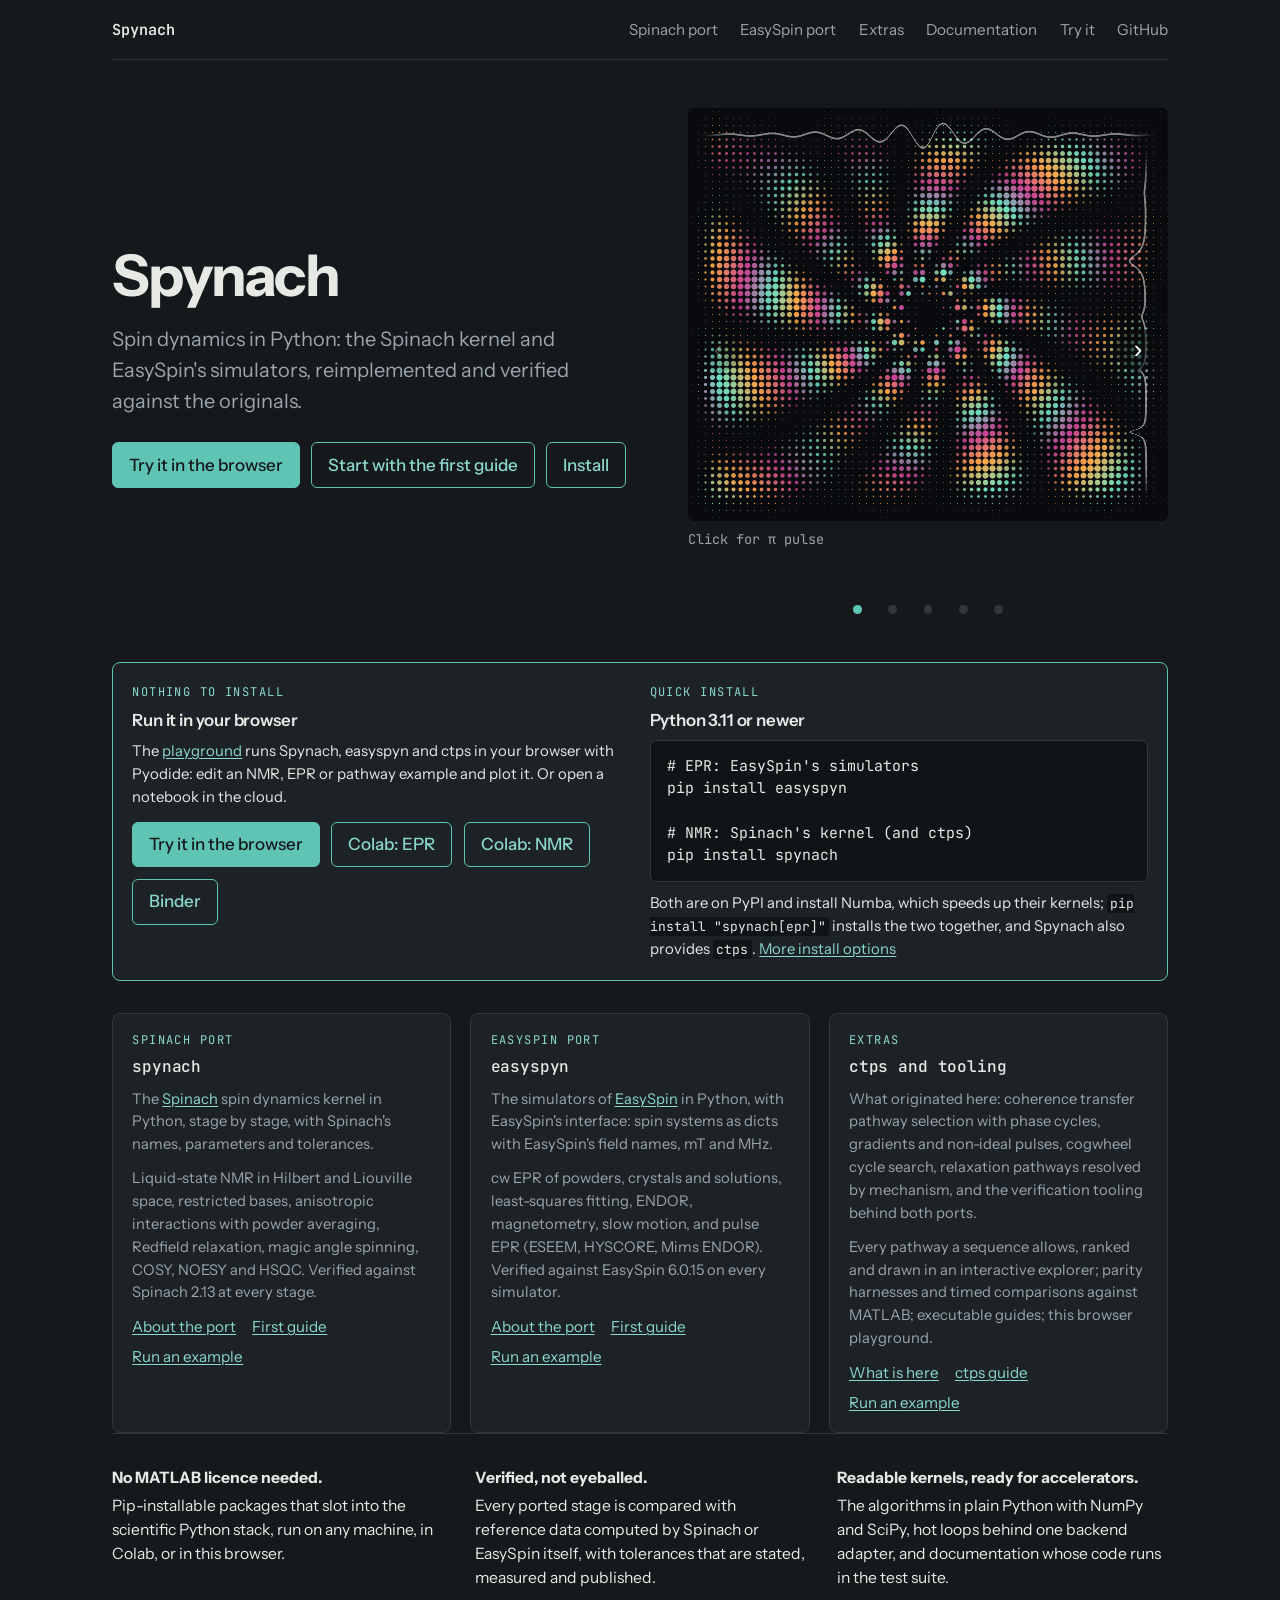
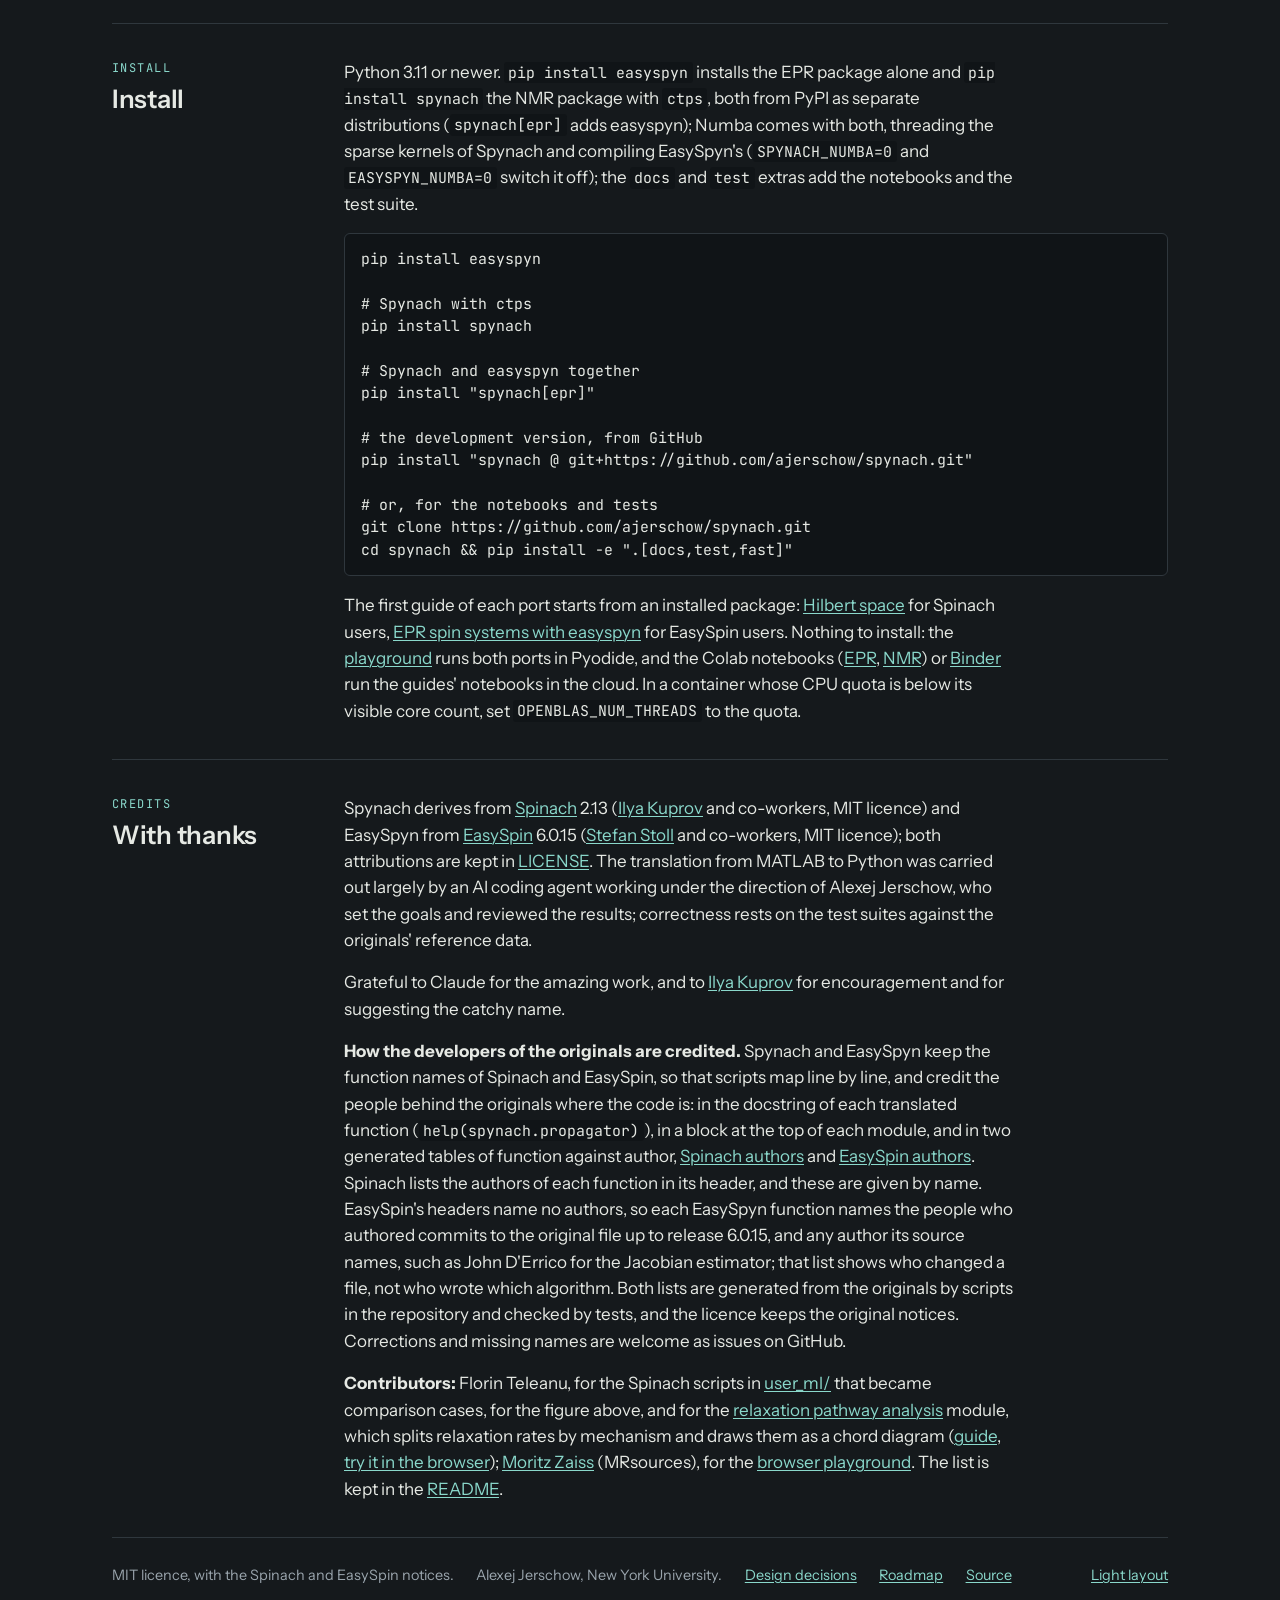
==== commit 5f02ec71: "Site: dark layout by default, with a footer link to switch (all pages, playground plots follow) Co-A" ====
--- a/index.html
+++ b/index.html
@@ -27,6 +27,7 @@
 <link rel="preconnect" href="https://fonts.gstatic.com" crossorigin>
 <link rel="stylesheet" href="https://fonts.googleapis.com/css2?family=Instrument+Sans:ital,wght@0,400;0,500;0,600;0,700;1,400&family=JetBrains+Mono:wght@400;500&display=swap">
 <link rel="stylesheet" href="assets/site.css">
+<script src="assets/theme.js"></script>
 </head>
 <body>
 <div class="wrap">
--- a/assets/site.css
+++ b/assets/site.css
@@ -130,6 +130,8 @@
 svg.chord .arc { outline: none; }
 svg.chord .arc:hover path { fill: #fff; }
 svg.chord .arc:focus-visible path { stroke: #fff; stroke-width: 0.016; }
+.ripple-stage { position: relative; }
+.ripple-canvas { position: absolute; inset: 0; width: 100%; height: 100%; border-radius: 6px; pointer-events: none; visibility: hidden; }
 .gallery-caption { font-size: 0.85rem; color: var(--muted); margin-top: 0.5rem; font-family: var(--mono); }
 .gallery-btn { position: absolute; top: 50%; transform: translateY(-50%); width: 2.75rem; height: 2.75rem; border: 0; border-radius: 50%;
   background: rgba(10, 12, 14, 0.55); color: #fff; font-size: 1.6rem; line-height: 1; cursor: pointer; }
@@ -143,3 +145,8 @@
   border-radius: 50%; background: var(--line); }
 .gallery-dot[aria-current="true"]::after { background: var(--accent); }
 .gallery-track:focus-visible, .gallery-btn:focus-visible, .gallery-dot:focus-visible { outline: 2px solid var(--accent); outline-offset: 2px; }
+
+/* Light/dark link at the bottom of the page (assets/theme.js) */
+.theme-toggle { font: inherit; color: var(--accent-ink); background: none; border: 0; padding: 0; cursor: pointer;
+  text-decoration: underline; text-decoration-thickness: 1px; text-underline-offset: 2px; margin-left: auto; }
+.theme-toggle:hover { color: var(--accent); }
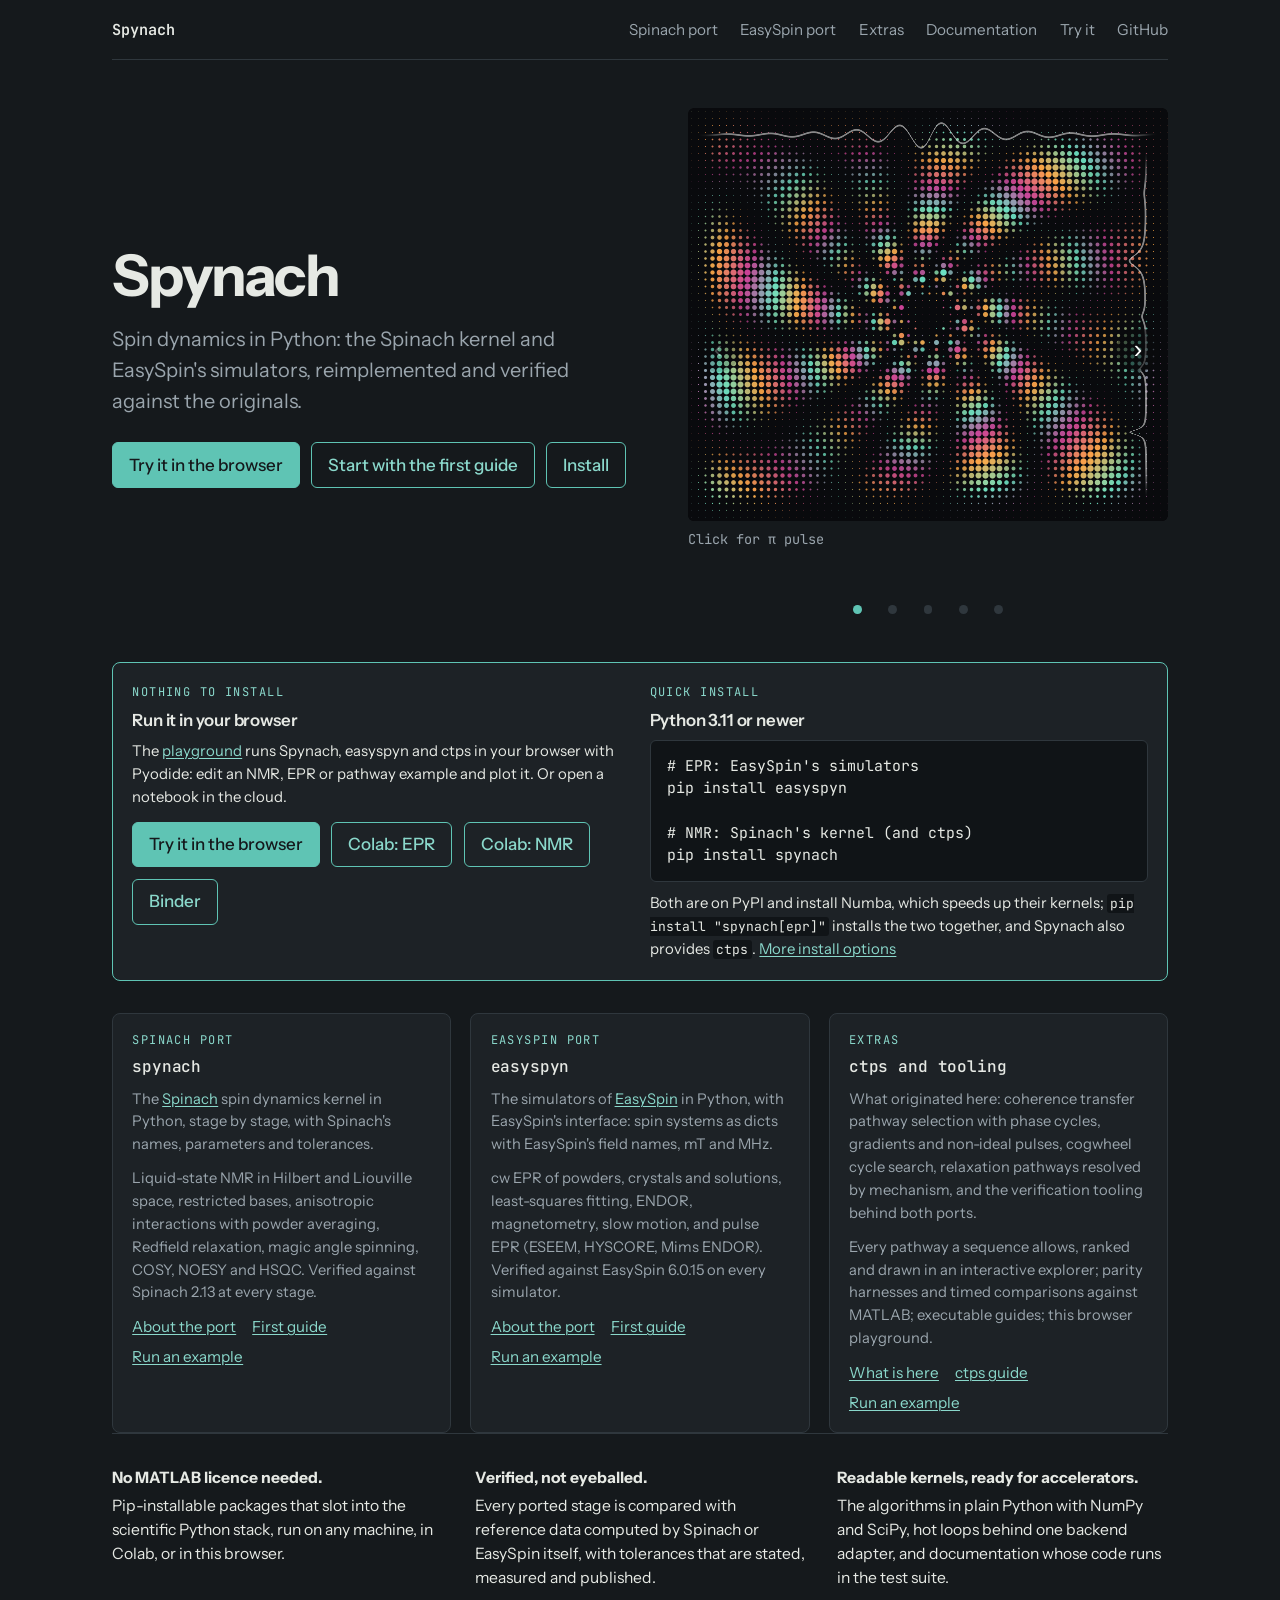
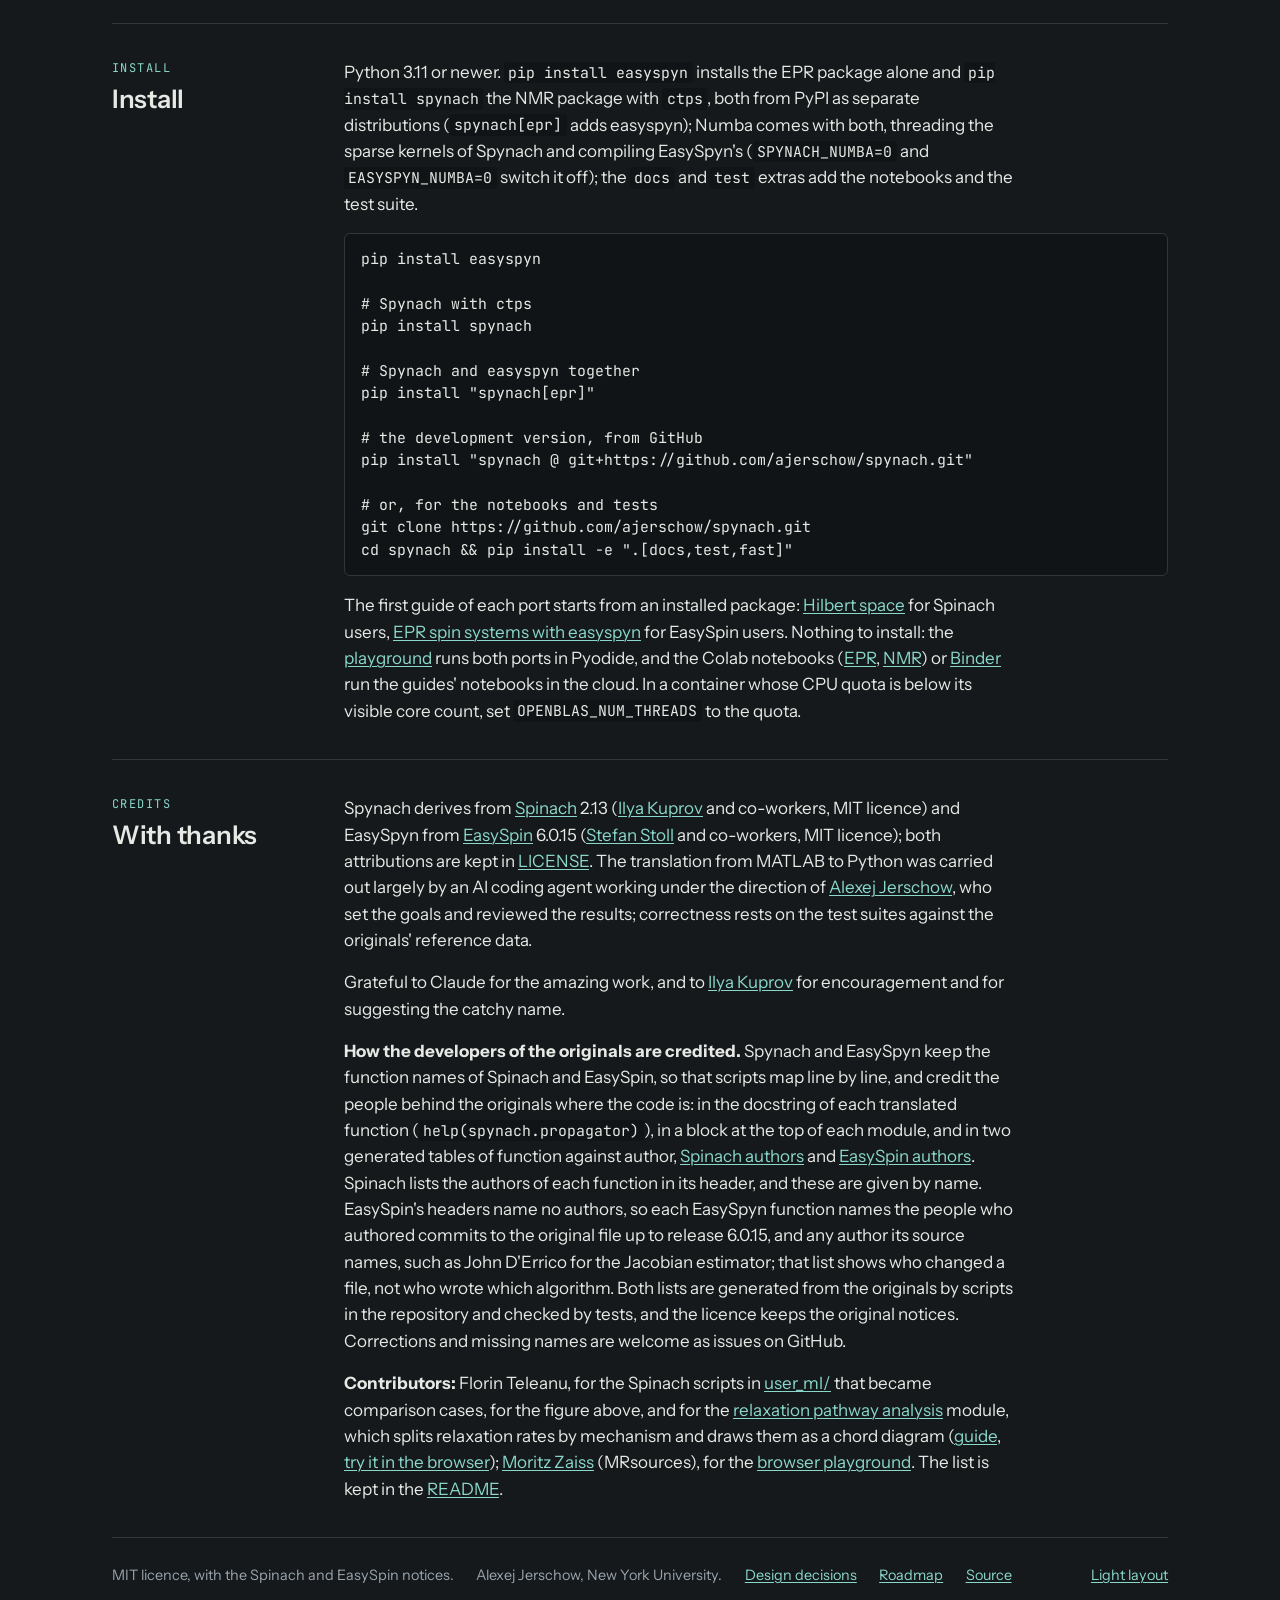
==== commit e4be22e9: "Attribution: LICENSE names EasySpyn and ctps; how to credit EasySpyn, the ports and ctps; contributo" ====
--- a/index.html
+++ b/index.html
@@ -139,7 +139,7 @@
 <section id="credits">
   <header><span class="eyebrow">Credits</span><h2>With thanks</h2></header>
   <div>
-    <p>Spynach derives from <a href="https://spindynamics.org">Spinach</a> 2.13 (<a href="https://www.weizmann.ac.il/chembiophys/kuprov/">Ilya Kuprov</a> and co-workers, MIT licence) and EasySpyn from <a href="https://easyspin.org">EasySpin</a> 6.0.15 (<a href="https://stoll.chem.washington.edu/">Stefan Stoll</a> and co-workers, MIT licence); both attributions are kept in <a href="https://github.com/ajerschow/spynach/blob/main/LICENSE">LICENSE</a>. The translation from MATLAB to Python was carried out largely by an AI coding agent working under the direction of Alexej Jerschow, who set the goals and reviewed the results; correctness rests on the test suites against the originals' reference data.</p>
+    <p>Spynach derives from <a href="https://spindynamics.org">Spinach</a> 2.13 (<a href="https://www.weizmann.ac.il/chembiophys/kuprov/">Ilya Kuprov</a> and co-workers, MIT licence) and EasySpyn from <a href="https://easyspin.org">EasySpin</a> 6.0.15 (<a href="https://stoll.chem.washington.edu/">Stefan Stoll</a> and co-workers, MIT licence); both attributions are kept in <a href="https://github.com/ajerschow/spynach/blob/main/LICENSE">LICENSE</a>. The translation from MATLAB to Python was carried out largely by an AI coding agent working under the direction of <a href="https://wp.nyu.edu/jerschow/">Alexej Jerschow</a>, who set the goals and reviewed the results; correctness rests on the test suites against the originals' reference data.</p>
     <p>Grateful to Claude for the amazing work, and to <a href="https://www.weizmann.ac.il/chembiophys/kuprov/">Ilya Kuprov</a> for encouragement and for suggesting the catchy name.</p>
     <p><b>How the developers of the originals are credited.</b> Spynach and EasySpyn keep the function names of Spinach and EasySpin, so that scripts map line by line, and credit the people behind the originals where the code is: in the docstring of each translated function (<code>help(spynach.propagator)</code>), in a block at the top of each module, and in two generated tables of function against author, <a href="https://github.com/ajerschow/spynach/blob/main/docs/spinach-credits.md">Spinach authors</a> and <a href="https://github.com/ajerschow/spynach/blob/main/docs/easyspin-credits.md">EasySpin authors</a>. Spinach lists the authors of each function in its header, and these are given by name. EasySpin's headers name no authors, so each EasySpyn function names the people who authored commits to the original file up to release 6.0.15, and any author its source names, such as John D'Errico for the Jacobian estimator; that list shows who changed a file, not who wrote which algorithm. Both lists are generated from the originals by scripts in the repository and checked by tests, and the licence keeps the original notices. Corrections and missing names are welcome as issues on GitHub.</p>
     <p><b>Contributors:</b> Florin Teleanu, for the Spinach scripts in <a href="https://github.com/ajerschow/spynach/tree/main/user_ml">user_ml/</a> that became comparison cases, for the figure above, and for the <a href="https://github.com/ajerschow/spynach/blob/main/src/spynach/pathways.py">relaxation pathway analysis</a> module, which splits relaxation rates by mechanism and draws them as a chord diagram (<a href="https://github.com/ajerschow/spynach/blob/main/docs/relaxation-pathways.md">guide</a>, <a href="try.html#ex-pathways">try it in the browser</a>); <a href="https://github.com/mzaiss">Moritz Zaiss</a> (MRsources), for the <a href="try.html">browser playground</a>. The list is kept in the <a href="https://github.com/ajerschow/spynach#contributors">README</a>.</p>
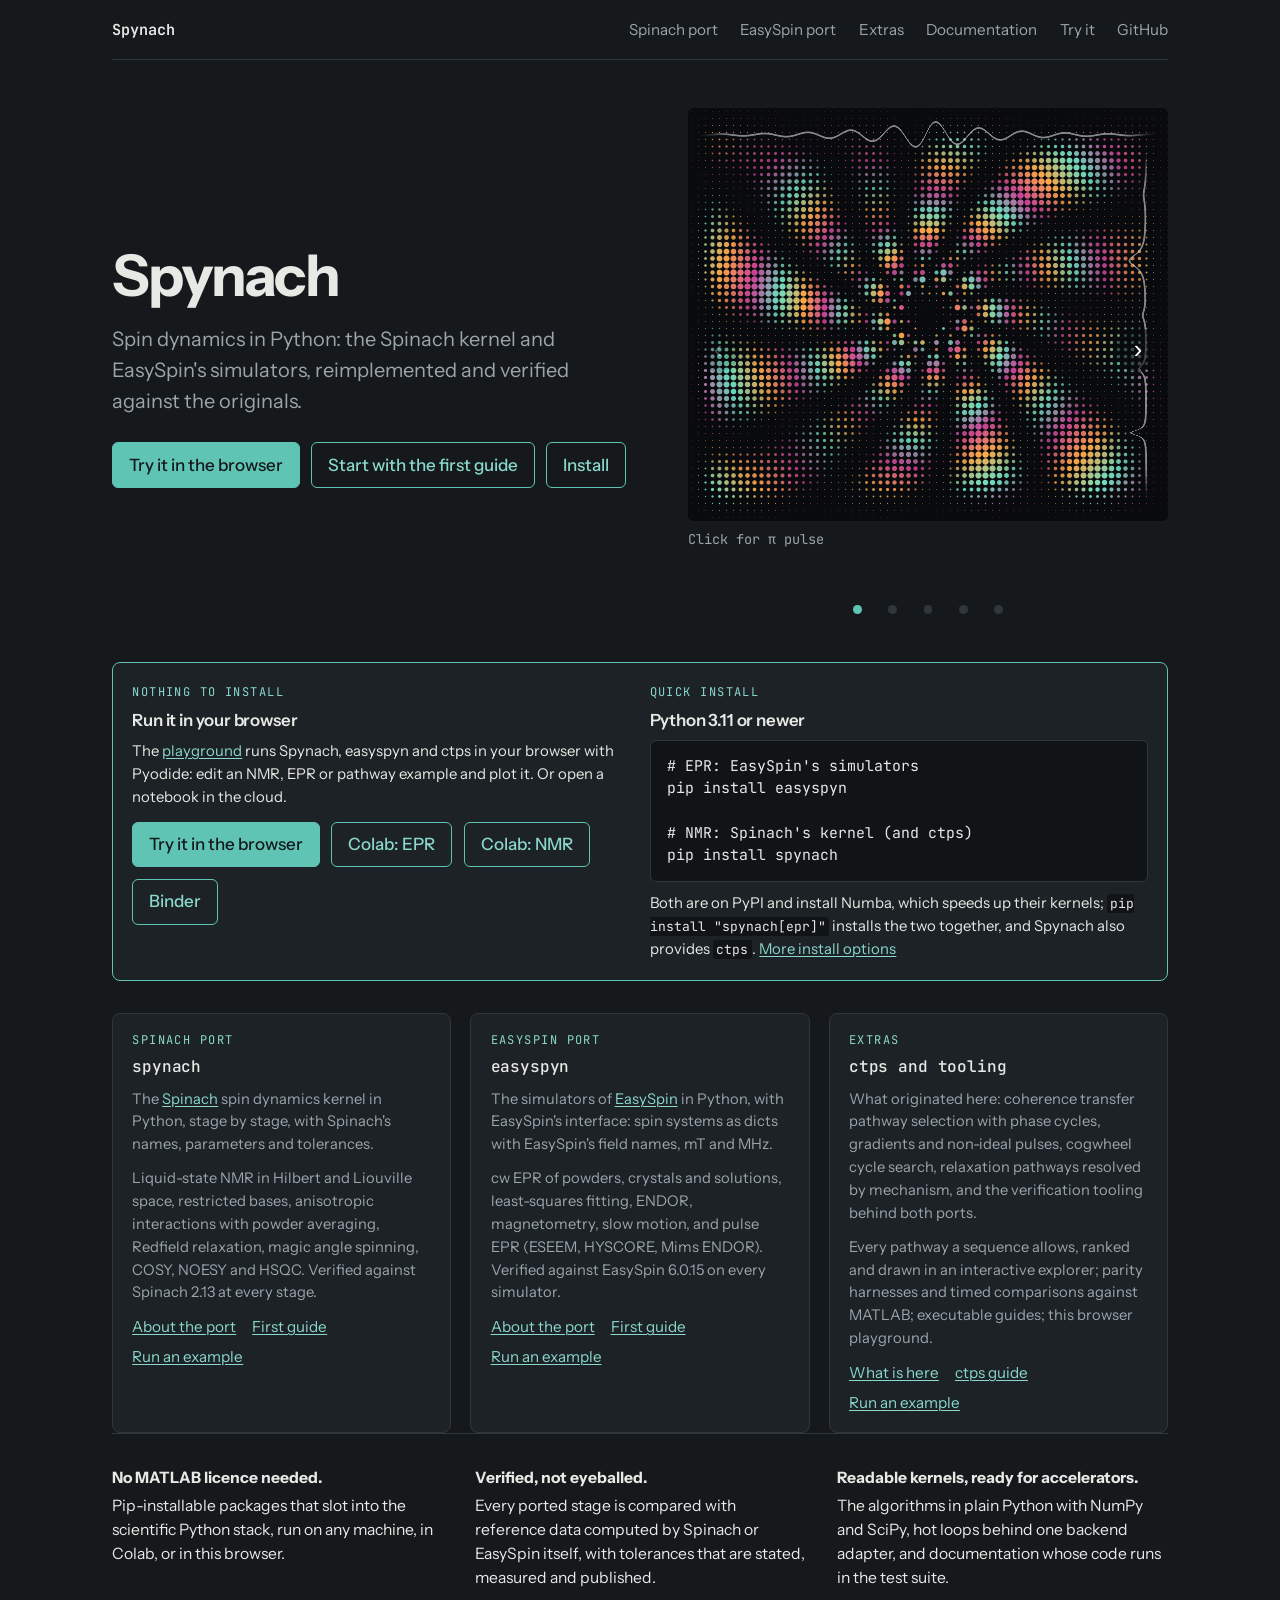
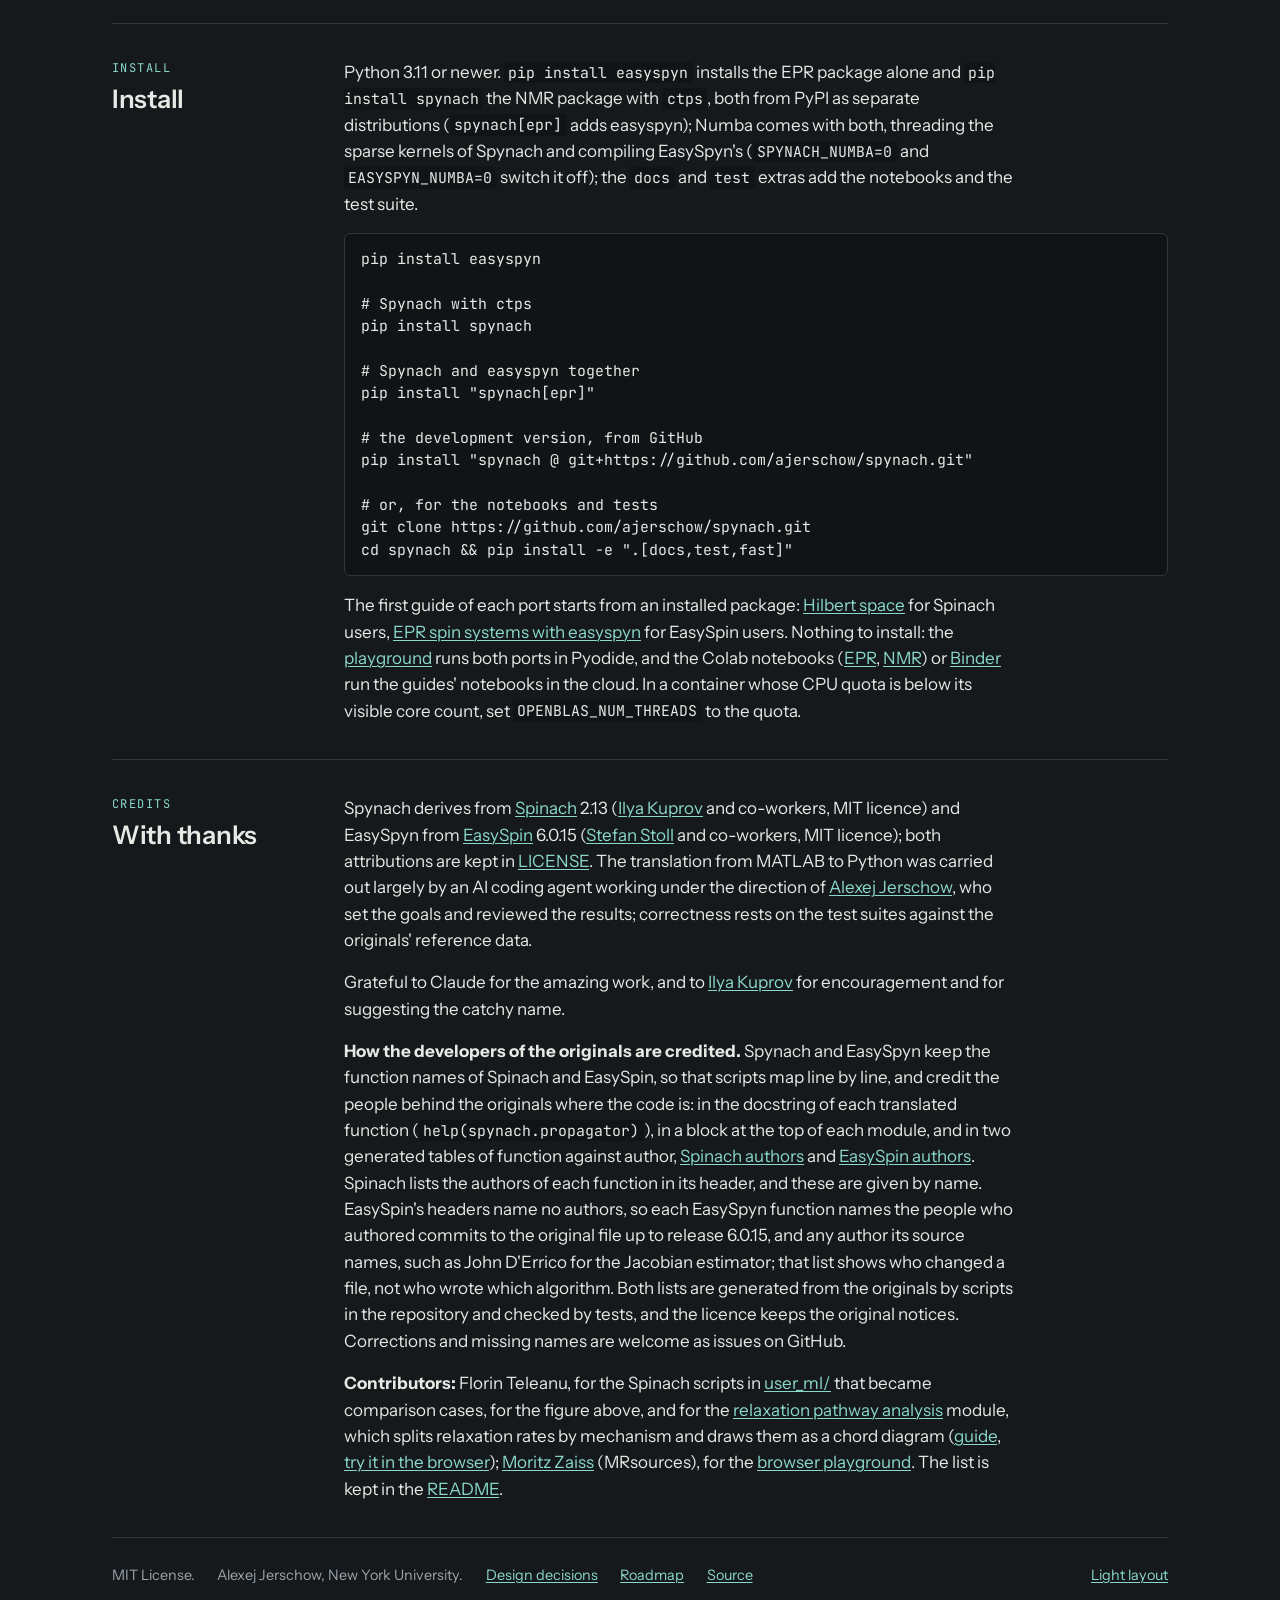
==== commit 44ca2376: "Site: the footer says MIT License Co-Authored-By: Claude Fable 5.1 <noreply@anthropic.com>" ====
--- a/index.html
+++ b/index.html
@@ -147,7 +147,7 @@
 </section>
 
 <footer>
-  <span>MIT licence, with the Spinach and EasySpin notices.</span>
+  <span>MIT License.</span>
   <span>Alexej Jerschow, New York University.</span>
   <a href="https://github.com/ajerschow/spynach/blob/main/HANDOFF.md">Design decisions</a>
   <a href="https://github.com/ajerschow/spynach/blob/main/porting/ROADMAP.md">Roadmap</a>
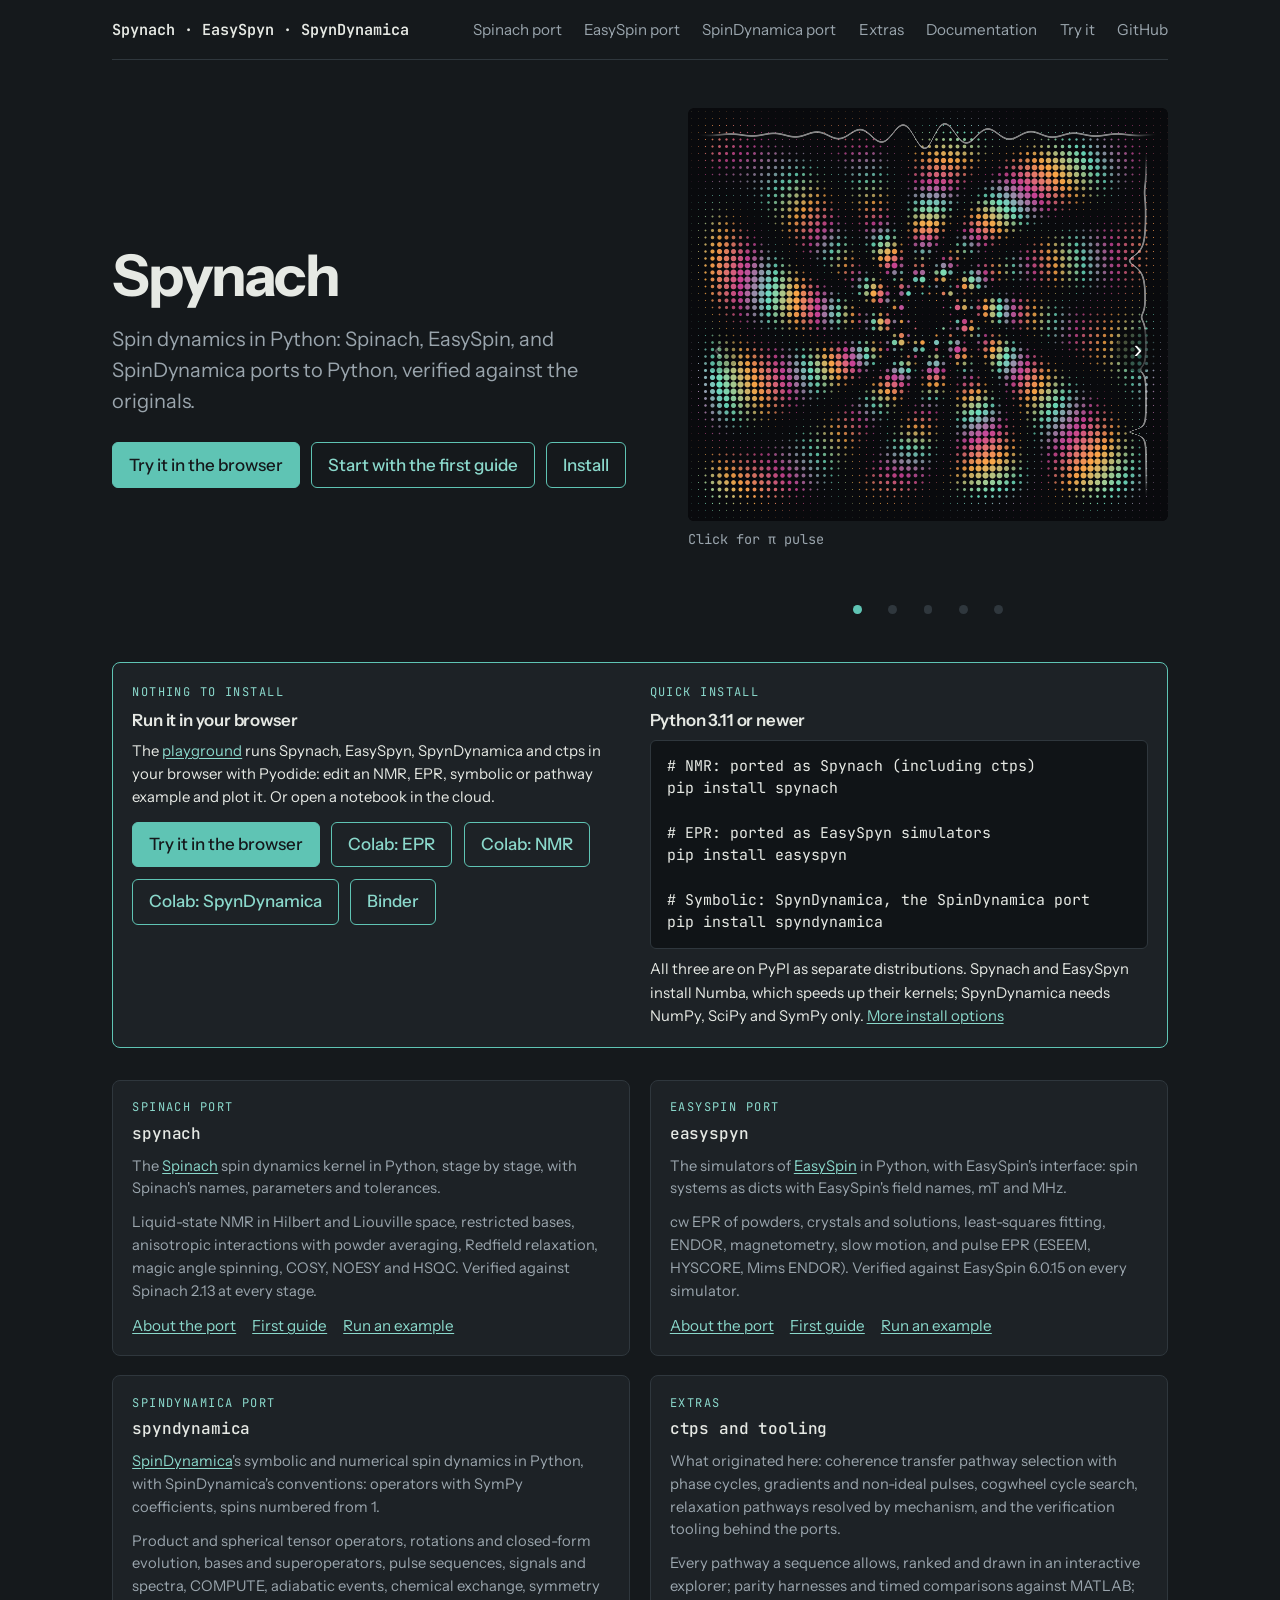
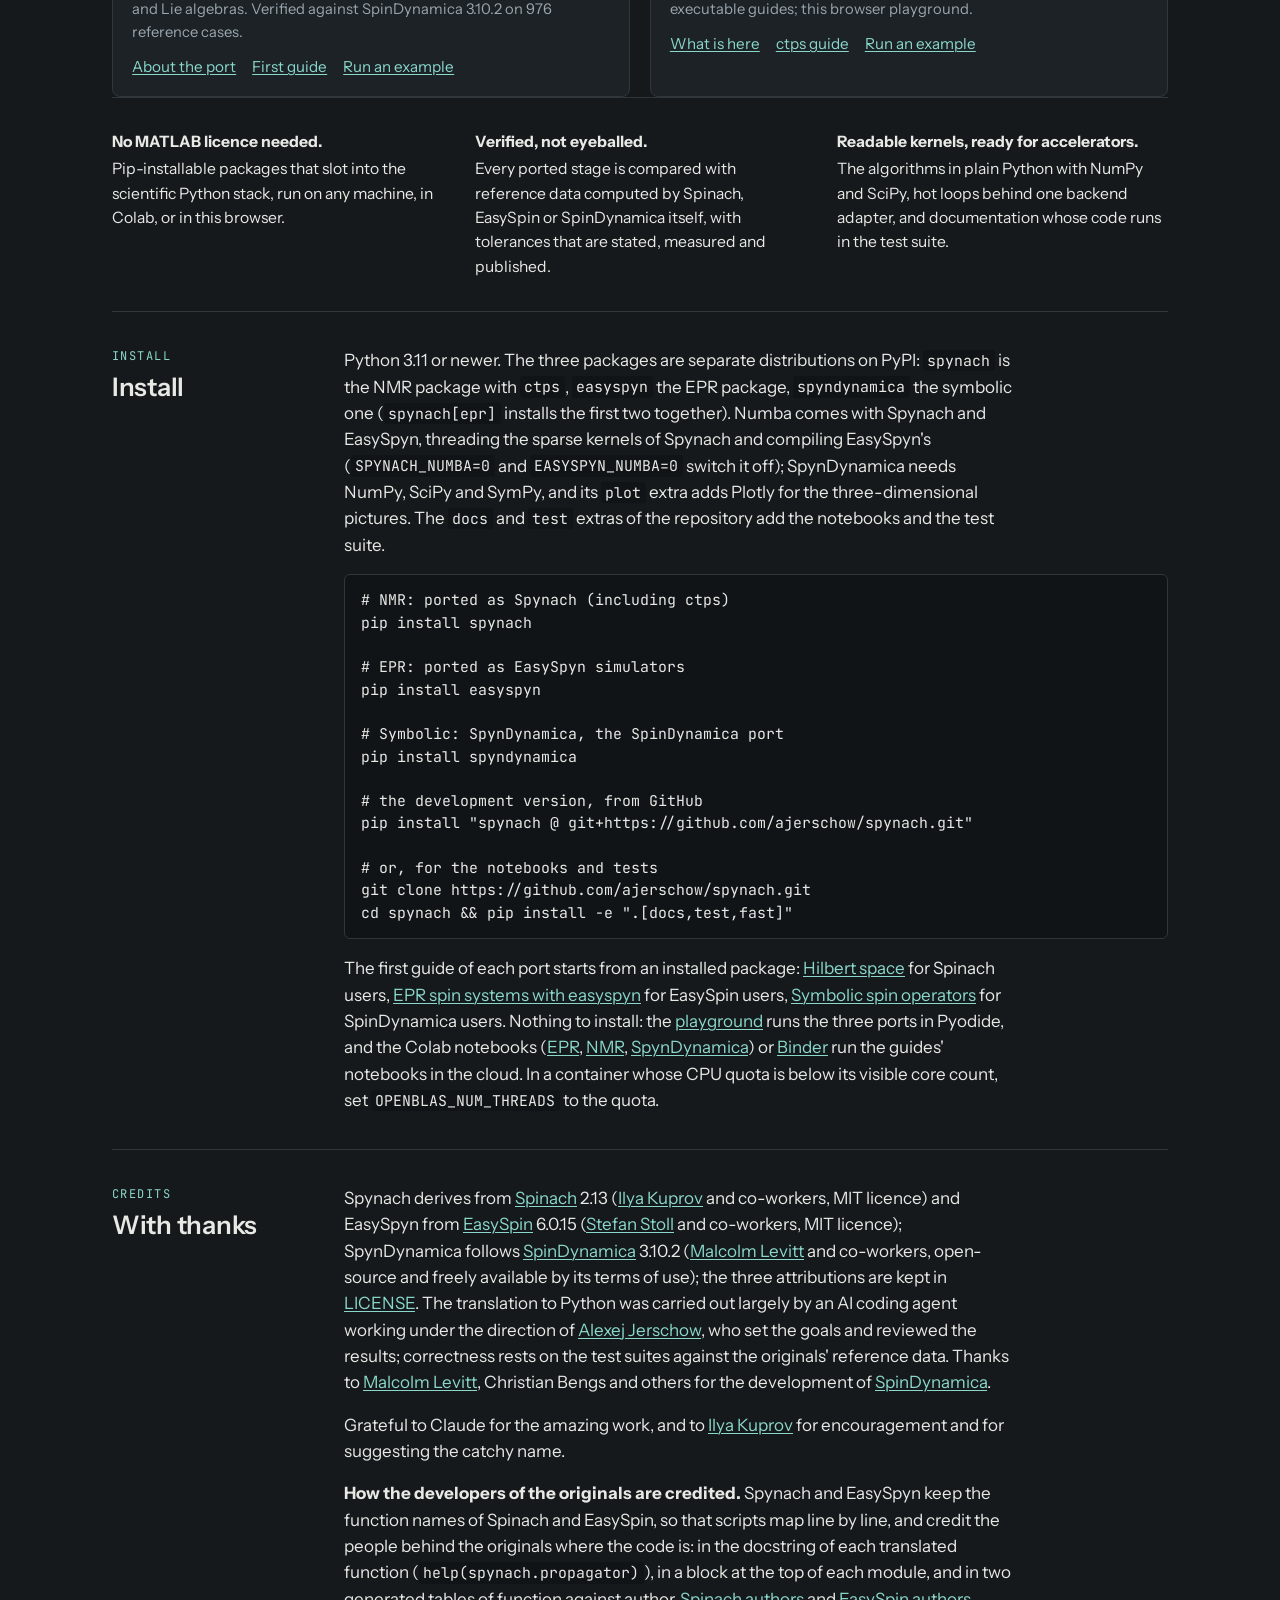
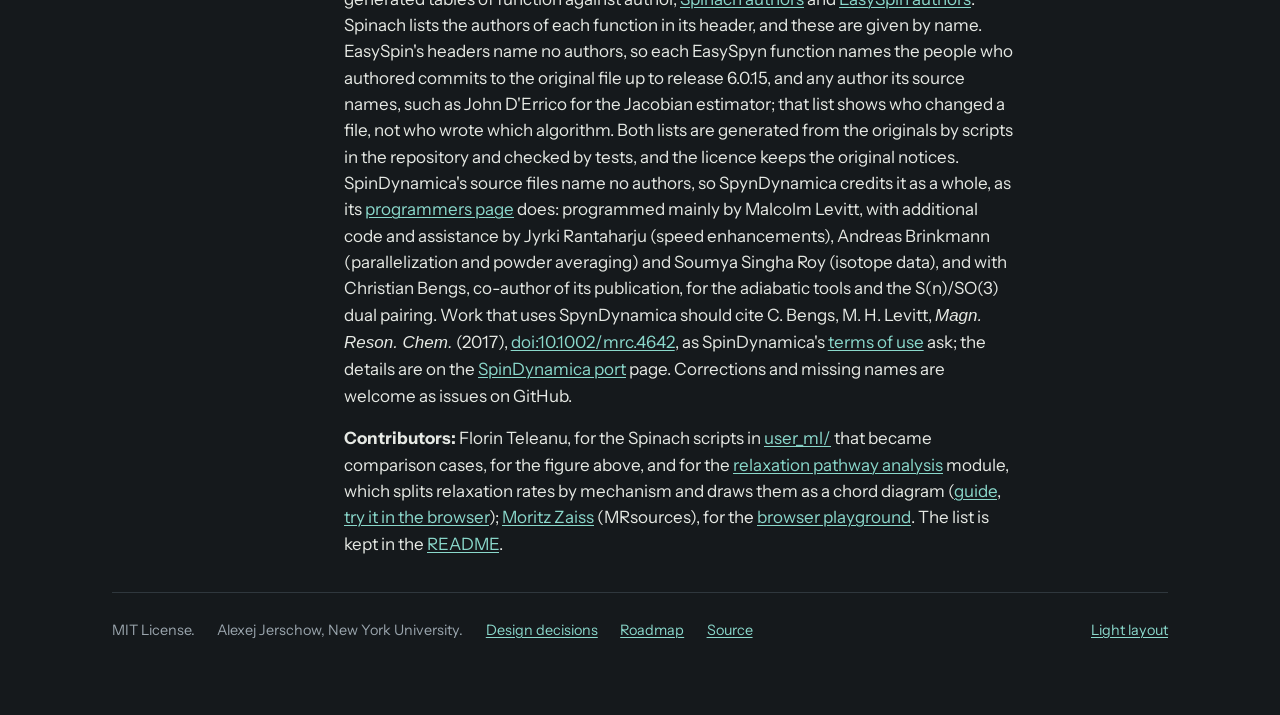
==== commit f8a0f87a: "Site: SpinDynamica port page, three packages in the top line, SpinDynamica credits - spindynamica.ht" ====
--- a/index.html
+++ b/index.html
@@ -4,7 +4,7 @@
 <meta charset="utf-8">
 <meta name="viewport" content="width=device-width, initial-scale=1, viewport-fit=cover">
 <title>Spynach</title>
-<meta name="description" content="Spin dynamics in Python: the Spinach kernel and EasySpin's simulators, reimplemented and verified against the originals, with coherence transfer pathway tools and a browser playground.">
+<meta name="description" content="Spin dynamics in Python: Spinach, EasySpin, and SpinDynamica ports to Python, verified against the originals, with coherence transfer pathway tools and a browser playground.">
 <!-- site:head -->
 <link rel="icon" href="assets/favicon.svg" type="image/svg+xml">
 <link rel="icon" href="assets/favicon-32.png" type="image/png" sizes="32x32">
@@ -12,7 +12,7 @@
 <meta property="og:type" content="website">
 <meta property="og:site_name" content="Spynach">
 <meta property="og:title" content="Spynach">
-<meta property="og:description" content="Spin dynamics in Python: the Spinach kernel and EasySpin's simulators, reimplemented and verified against the originals, with coherence transfer pathway tools and a browser playground.">
+<meta property="og:description" content="Spin dynamics in Python: Spinach, EasySpin, and SpinDynamica ports to Python, verified against the originals, with coherence transfer pathway tools and a browser playground.">
 <meta property="og:url" content="https://ajerschow.github.io/spynach/">
 <meta property="og:image" content="https://ajerschow.github.io/spynach/assets/social-card.png">
 <meta property="og:image:width" content="1200">
@@ -20,7 +20,7 @@
 <meta property="og:image:alt" content="Spynach: spin dynamics in Python, with a halftone spiral of coloured dots">
 <meta name="twitter:card" content="summary_large_image">
 <meta name="twitter:title" content="Spynach">
-<meta name="twitter:description" content="Spin dynamics in Python: the Spinach kernel and EasySpin's simulators, reimplemented and verified against the originals, with coherence transfer pathway tools and a browser playground.">
+<meta name="twitter:description" content="Spin dynamics in Python: Spinach, EasySpin, and SpinDynamica ports to Python, verified against the originals, with coherence transfer pathway tools and a browser playground.">
 <meta name="twitter:image" content="https://ajerschow.github.io/spynach/assets/social-card.png">
 <!-- /site:head -->
 <link rel="preconnect" href="https://fonts.googleapis.com">
@@ -34,9 +34,10 @@
 
 <!-- site:nav -->
 <nav class="top" aria-label="Site">
-  <a class="brand" href="index.html" aria-current="page">Spynach</a>
+  <a class="brand" href="index.html" aria-current="page">Spynach &middot; EasySpyn &middot; SpynDynamica</a>
   <a href="spinach.html">Spinach port</a>
   <a href="easyspin.html">EasySpin port</a>
+  <a href="spindynamica.html">SpinDynamica port</a>
   <a href="extras.html">Extras</a>
   <a href="docs.html">Documentation</a>
   <a href="try.html">Try it</a>
@@ -47,7 +48,7 @@
 <div class="hero">
   <div>
     <h1>Spynach</h1>
-    <p class="lede">Spin dynamics in Python: the Spinach kernel and EasySpin's simulators, reimplemented and verified against the originals.</p>
+    <p class="lede">Spin dynamics in Python: Spinach, EasySpin, and SpinDynamica ports to Python, verified against the originals.</p>
     <div class="actions">
       <a class="btn primary" href="try.html">Try it in the browser</a>
       <a class="btn" href="https://github.com/ajerschow/spynach/blob/main/docs/hilbert-space.md">Start with the first guide</a>
@@ -64,23 +65,27 @@
   <div>
     <span class="eyebrow">Nothing to install</span>
     <h2>Run it in your browser</h2>
-    <p>The <a href="try.html">playground</a> runs Spynach, easyspyn and ctps in your browser with Pyodide: edit an NMR, EPR or pathway example and plot it. Or open a notebook in the cloud.</p>
+    <p>The <a href="try.html">playground</a> runs Spynach, EasySpyn, SpynDynamica and ctps in your browser with Pyodide: edit an NMR, EPR, symbolic or pathway example and plot it. Or open a notebook in the cloud.</p>
     <div class="actions">
       <a class="btn primary" href="try.html">Try it in the browser</a>
       <a class="btn" href="https://colab.research.google.com/github/ajerschow/spynach/blob/main/docs/colab/easyspyn-quick-start.ipynb">Colab: EPR</a>
       <a class="btn" href="https://colab.research.google.com/github/ajerschow/spynach/blob/main/docs/colab/quick-start.ipynb">Colab: NMR</a>
+      <a class="btn" href="https://colab.research.google.com/github/ajerschow/spynach/blob/main/docs/colab/spyndynamica-quick-start.ipynb">Colab: SpynDynamica</a>
       <a class="btn" href="https://mybinder.org/v2/gh/ajerschow/spynach/main?urlpath=lab/tree/docs/notebooks/">Binder</a>
     </div>
   </div>
   <div>
     <span class="eyebrow">Quick install</span>
     <h2>Python 3.11 or newer</h2>
-<pre><code># EPR: EasySpin's simulators
+<pre><code># NMR: ported as Spynach (including ctps)
+pip install spynach
+
+# EPR: ported as EasySpyn simulators
 pip install easyspyn
 
-# NMR: Spinach's kernel (and ctps)
-pip install spynach</code></pre>
-    <p>Both are on PyPI and install Numba, which speeds up their kernels; <code>pip install "spynach[epr]"</code> installs the two together, and Spynach also provides <code>ctps</code>. <a href="#install">More install options</a></p>
+# Symbolic: SpynDynamica, the SpinDynamica port
+pip install spyndynamica</code></pre>
+    <p>All three are on PyPI as separate distributions. Spynach and EasySpyn install Numba, which speeds up their kernels; SpynDynamica needs NumPy, SciPy and SymPy only. <a href="#install">More install options</a></p>
   </div>
 </div>
 
@@ -100,9 +105,16 @@
     <div class="links"><a href="easyspin.html">About the port</a> <a href="https://github.com/ajerschow/spynach/blob/main/docs/easyspyn.md">First guide</a> <a href="try.html#ex-epr-pepper">Run an example</a></div>
   </div>
   <div class="card">
+    <span class="eyebrow">SpinDynamica port</span>
+    <h3>spyndynamica</h3>
+    <p><a href="https://www.spindynamica.soton.ac.uk">SpinDynamica</a>'s symbolic and numerical spin dynamics in Python, with SpinDynamica's conventions: operators with SymPy coefficients, spins numbered from 1.</p>
+    <p class="covers">Product and spherical tensor operators, rotations and closed-form evolution, bases and superoperators, pulse sequences, signals and spectra, COMPUTE, adiabatic events, chemical exchange, symmetry and Lie algebras. Verified against SpinDynamica 3.10.2 on 976 reference cases.</p>
+    <div class="links"><a href="spindynamica.html">About the port</a> <a href="https://github.com/ajerschow/spynach/blob/main/docs/spyndynamica.md">First guide</a> <a href="try.html#ex-sd-cosy">Run an example</a></div>
+  </div>
+  <div class="card">
     <span class="eyebrow">Extras</span>
     <h3>ctps and tooling</h3>
-    <p>What originated here: coherence transfer pathway selection with phase cycles, gradients and non-ideal pulses, cogwheel cycle search, relaxation pathways resolved by mechanism, and the verification tooling behind both ports.</p>
+    <p>What originated here: coherence transfer pathway selection with phase cycles, gradients and non-ideal pulses, cogwheel cycle search, relaxation pathways resolved by mechanism, and the verification tooling behind the ports.</p>
     <p class="covers">Every pathway a sequence allows, ranked and drawn in an interactive explorer; parity harnesses and timed comparisons against MATLAB; executable guides; this browser playground.</p>
     <div class="links"><a href="extras.html">What is here</a> <a href="https://github.com/ajerschow/spynach/blob/main/docs/ctps.md">ctps guide</a> <a href="try.html#ex-ctps">Run an example</a></div>
   </div>
@@ -110,21 +122,22 @@
 
 <div class="why">
   <p><b>No MATLAB licence needed.</b> Pip-installable packages that slot into the scientific Python stack, run on any machine, in Colab, or in this browser.</p>
-  <p><b>Verified, not eyeballed.</b> Every ported stage is compared with reference data computed by Spinach or EasySpin itself, with tolerances that are stated, measured and published.</p>
+  <p><b>Verified, not eyeballed.</b> Every ported stage is compared with reference data computed by Spinach, EasySpin or SpinDynamica itself, with tolerances that are stated, measured and published.</p>
   <p><b>Readable kernels, ready for accelerators.</b> The algorithms in plain Python with NumPy and SciPy, hot loops behind one backend adapter, and documentation whose code runs in the test suite.</p>
 </div>
 
 <section id="install">
   <header><span class="eyebrow">Install</span><h2>Install</h2></header>
   <div>
-    <p>Python 3.11 or newer. <code>pip install easyspyn</code> installs the EPR package alone and <code>pip install spynach</code> the NMR package with <code>ctps</code>, both from PyPI as separate distributions (<code>spynach[epr]</code> adds easyspyn); Numba comes with both, threading the sparse kernels of Spynach and compiling EasySpyn's (<code>SPYNACH_NUMBA=0</code> and <code>EASYSPYN_NUMBA=0</code> switch it off); the <code>docs</code> and <code>test</code> extras add the notebooks and the test suite.</p>
-<pre><code>pip install easyspyn
-
-# Spynach with ctps
+    <p>Python 3.11 or newer. The three packages are separate distributions on PyPI: <code>spynach</code> is the NMR package with <code>ctps</code>, <code>easyspyn</code> the EPR package, <code>spyndynamica</code> the symbolic one (<code>spynach[epr]</code> installs the first two together). Numba comes with Spynach and EasySpyn, threading the sparse kernels of Spynach and compiling EasySpyn's (<code>SPYNACH_NUMBA=0</code> and <code>EASYSPYN_NUMBA=0</code> switch it off); SpynDynamica needs NumPy, SciPy and SymPy, and its <code>plot</code> extra adds Plotly for the three-dimensional pictures. The <code>docs</code> and <code>test</code> extras of the repository add the notebooks and the test suite.</p>
+<pre><code># NMR: ported as Spynach (including ctps)
 pip install spynach
 
-# Spynach and easyspyn together
-pip install "spynach[epr]"
+# EPR: ported as EasySpyn simulators
+pip install easyspyn
+
+# Symbolic: SpynDynamica, the SpinDynamica port
+pip install spyndynamica
 
 # the development version, from GitHub
 pip install "spynach @ git+https://github.com/ajerschow/spynach.git"
@@ -132,16 +145,16 @@
 # or, for the notebooks and tests
 git clone https://github.com/ajerschow/spynach.git
 cd spynach &amp;&amp; pip install -e ".[docs,test,fast]"</code></pre>
-    <p>The first guide of each port starts from an installed package: <a href="https://github.com/ajerschow/spynach/blob/main/docs/hilbert-space.md">Hilbert space</a> for Spinach users, <a href="https://github.com/ajerschow/spynach/blob/main/docs/easyspyn.md">EPR spin systems with easyspyn</a> for EasySpin users. Nothing to install: the <a href="try.html">playground</a> runs both ports in Pyodide, and the Colab notebooks (<a href="https://colab.research.google.com/github/ajerschow/spynach/blob/main/docs/colab/easyspyn-quick-start.ipynb">EPR</a>, <a href="https://colab.research.google.com/github/ajerschow/spynach/blob/main/docs/colab/quick-start.ipynb">NMR</a>) or <a href="https://mybinder.org/v2/gh/ajerschow/spynach/main?urlpath=lab/tree/docs/notebooks/">Binder</a> run the guides' notebooks in the cloud. In a container whose CPU quota is below its visible core count, set <code>OPENBLAS_NUM_THREADS</code> to the quota.</p>
+    <p>The first guide of each port starts from an installed package: <a href="https://github.com/ajerschow/spynach/blob/main/docs/hilbert-space.md">Hilbert space</a> for Spinach users, <a href="https://github.com/ajerschow/spynach/blob/main/docs/easyspyn.md">EPR spin systems with easyspyn</a> for EasySpin users, <a href="https://github.com/ajerschow/spynach/blob/main/docs/spyndynamica.md">Symbolic spin operators</a> for SpinDynamica users. Nothing to install: the <a href="try.html">playground</a> runs the three ports in Pyodide, and the Colab notebooks (<a href="https://colab.research.google.com/github/ajerschow/spynach/blob/main/docs/colab/easyspyn-quick-start.ipynb">EPR</a>, <a href="https://colab.research.google.com/github/ajerschow/spynach/blob/main/docs/colab/quick-start.ipynb">NMR</a>, <a href="https://colab.research.google.com/github/ajerschow/spynach/blob/main/docs/colab/spyndynamica-quick-start.ipynb">SpynDynamica</a>) or <a href="https://mybinder.org/v2/gh/ajerschow/spynach/main?urlpath=lab/tree/docs/notebooks/">Binder</a> run the guides' notebooks in the cloud. In a container whose CPU quota is below its visible core count, set <code>OPENBLAS_NUM_THREADS</code> to the quota.</p>
   </div>
 </section>
 
 <section id="credits">
   <header><span class="eyebrow">Credits</span><h2>With thanks</h2></header>
   <div>
-    <p>Spynach derives from <a href="https://spindynamics.org">Spinach</a> 2.13 (<a href="https://www.weizmann.ac.il/chembiophys/kuprov/">Ilya Kuprov</a> and co-workers, MIT licence) and EasySpyn from <a href="https://easyspin.org">EasySpin</a> 6.0.15 (<a href="https://stoll.chem.washington.edu/">Stefan Stoll</a> and co-workers, MIT licence); both attributions are kept in <a href="https://github.com/ajerschow/spynach/blob/main/LICENSE">LICENSE</a>. The translation from MATLAB to Python was carried out largely by an AI coding agent working under the direction of <a href="https://wp.nyu.edu/jerschow/">Alexej Jerschow</a>, who set the goals and reviewed the results; correctness rests on the test suites against the originals' reference data.</p>
+    <p>Spynach derives from <a href="https://spindynamics.org">Spinach</a> 2.13 (<a href="https://www.weizmann.ac.il/chembiophys/kuprov/">Ilya Kuprov</a> and co-workers, MIT licence) and EasySpyn from <a href="https://easyspin.org">EasySpin</a> 6.0.15 (<a href="https://stoll.chem.washington.edu/">Stefan Stoll</a> and co-workers, MIT licence); SpynDynamica follows <a href="https://www.spindynamica.soton.ac.uk">SpinDynamica</a> 3.10.2 (<a href="https://www.southampton.ac.uk/chemistry/about/staff/mhl.page">Malcolm Levitt</a> and co-workers, open-source and freely available by its terms of use); the three attributions are kept in <a href="https://github.com/ajerschow/spynach/blob/main/LICENSE">LICENSE</a>. The translation to Python was carried out largely by an AI coding agent working under the direction of <a href="https://wp.nyu.edu/jerschow/">Alexej Jerschow</a>, who set the goals and reviewed the results; correctness rests on the test suites against the originals' reference data. Thanks to <a href="https://www.southampton.ac.uk/chemistry/about/staff/mhl.page">Malcolm Levitt</a>, Christian Bengs and others for the development of <a href="https://www.spindynamica.soton.ac.uk">SpinDynamica</a>.</p>
     <p>Grateful to Claude for the amazing work, and to <a href="https://www.weizmann.ac.il/chembiophys/kuprov/">Ilya Kuprov</a> for encouragement and for suggesting the catchy name.</p>
-    <p><b>How the developers of the originals are credited.</b> Spynach and EasySpyn keep the function names of Spinach and EasySpin, so that scripts map line by line, and credit the people behind the originals where the code is: in the docstring of each translated function (<code>help(spynach.propagator)</code>), in a block at the top of each module, and in two generated tables of function against author, <a href="https://github.com/ajerschow/spynach/blob/main/docs/spinach-credits.md">Spinach authors</a> and <a href="https://github.com/ajerschow/spynach/blob/main/docs/easyspin-credits.md">EasySpin authors</a>. Spinach lists the authors of each function in its header, and these are given by name. EasySpin's headers name no authors, so each EasySpyn function names the people who authored commits to the original file up to release 6.0.15, and any author its source names, such as John D'Errico for the Jacobian estimator; that list shows who changed a file, not who wrote which algorithm. Both lists are generated from the originals by scripts in the repository and checked by tests, and the licence keeps the original notices. Corrections and missing names are welcome as issues on GitHub.</p>
+    <p><b>How the developers of the originals are credited.</b> Spynach and EasySpyn keep the function names of Spinach and EasySpin, so that scripts map line by line, and credit the people behind the originals where the code is: in the docstring of each translated function (<code>help(spynach.propagator)</code>), in a block at the top of each module, and in two generated tables of function against author, <a href="https://github.com/ajerschow/spynach/blob/main/docs/spinach-credits.md">Spinach authors</a> and <a href="https://github.com/ajerschow/spynach/blob/main/docs/easyspin-credits.md">EasySpin authors</a>. Spinach lists the authors of each function in its header, and these are given by name. EasySpin's headers name no authors, so each EasySpyn function names the people who authored commits to the original file up to release 6.0.15, and any author its source names, such as John D'Errico for the Jacobian estimator; that list shows who changed a file, not who wrote which algorithm. Both lists are generated from the originals by scripts in the repository and checked by tests, and the licence keeps the original notices. SpinDynamica's source files name no authors, so SpynDynamica credits it as a whole, as its <a href="https://www.spindynamica.soton.ac.uk/about/programmers/">programmers page</a> does: programmed mainly by Malcolm Levitt, with additional code and assistance by Jyrki Rantaharju (speed enhancements), Andreas Brinkmann (parallelization and powder averaging) and Soumya Singha Roy (isotope data), and with Christian Bengs, co-author of its publication, for the adiabatic tools and the S(n)/SO(3) dual pairing. Work that uses SpynDynamica should cite C. Bengs, M. H. Levitt, <i>Magn. Reson. Chem.</i> (2017), <a href="https://doi.org/10.1002/mrc.4642">doi:10.1002/mrc.4642</a>, as SpinDynamica's <a href="https://www.spindynamica.soton.ac.uk/about/termsofuse/">terms of use</a> ask; the details are on the <a href="spindynamica.html#credits">SpinDynamica port</a> page. Corrections and missing names are welcome as issues on GitHub.</p>
     <p><b>Contributors:</b> Florin Teleanu, for the Spinach scripts in <a href="https://github.com/ajerschow/spynach/tree/main/user_ml">user_ml/</a> that became comparison cases, for the figure above, and for the <a href="https://github.com/ajerschow/spynach/blob/main/src/spynach/pathways.py">relaxation pathway analysis</a> module, which splits relaxation rates by mechanism and draws them as a chord diagram (<a href="https://github.com/ajerschow/spynach/blob/main/docs/relaxation-pathways.md">guide</a>, <a href="try.html#ex-pathways">try it in the browser</a>); <a href="https://github.com/mzaiss">Moritz Zaiss</a> (MRsources), for the <a href="try.html">browser playground</a>. The list is kept in the <a href="https://github.com/ajerschow/spynach#contributors">README</a>.</p>
   </div>
 </section>
--- a/assets/site.css
+++ b/assets/site.css
@@ -95,7 +95,7 @@
 @media (prefers-reduced-motion: no-preference) { a, .btn { transition: color 120ms ease, filter 120ms ease; } }
 
 /* Landing page: product cards, the why strip, the install block */
-.cards.products { grid-template-columns: repeat(auto-fit, minmax(16rem, 1fr)); margin-top: 0.5rem; }
+.cards.products { grid-template-columns: repeat(auto-fit, minmax(22rem, 1fr)); margin-top: 0.5rem; }
 .card .eyebrow { margin-bottom: -0.2rem; }
 .card .covers { font-size: 0.92rem; }
 .card .links { display: flex; flex-wrap: wrap; gap: 0.4rem 1rem; margin-top: auto; font-size: 0.95rem; }
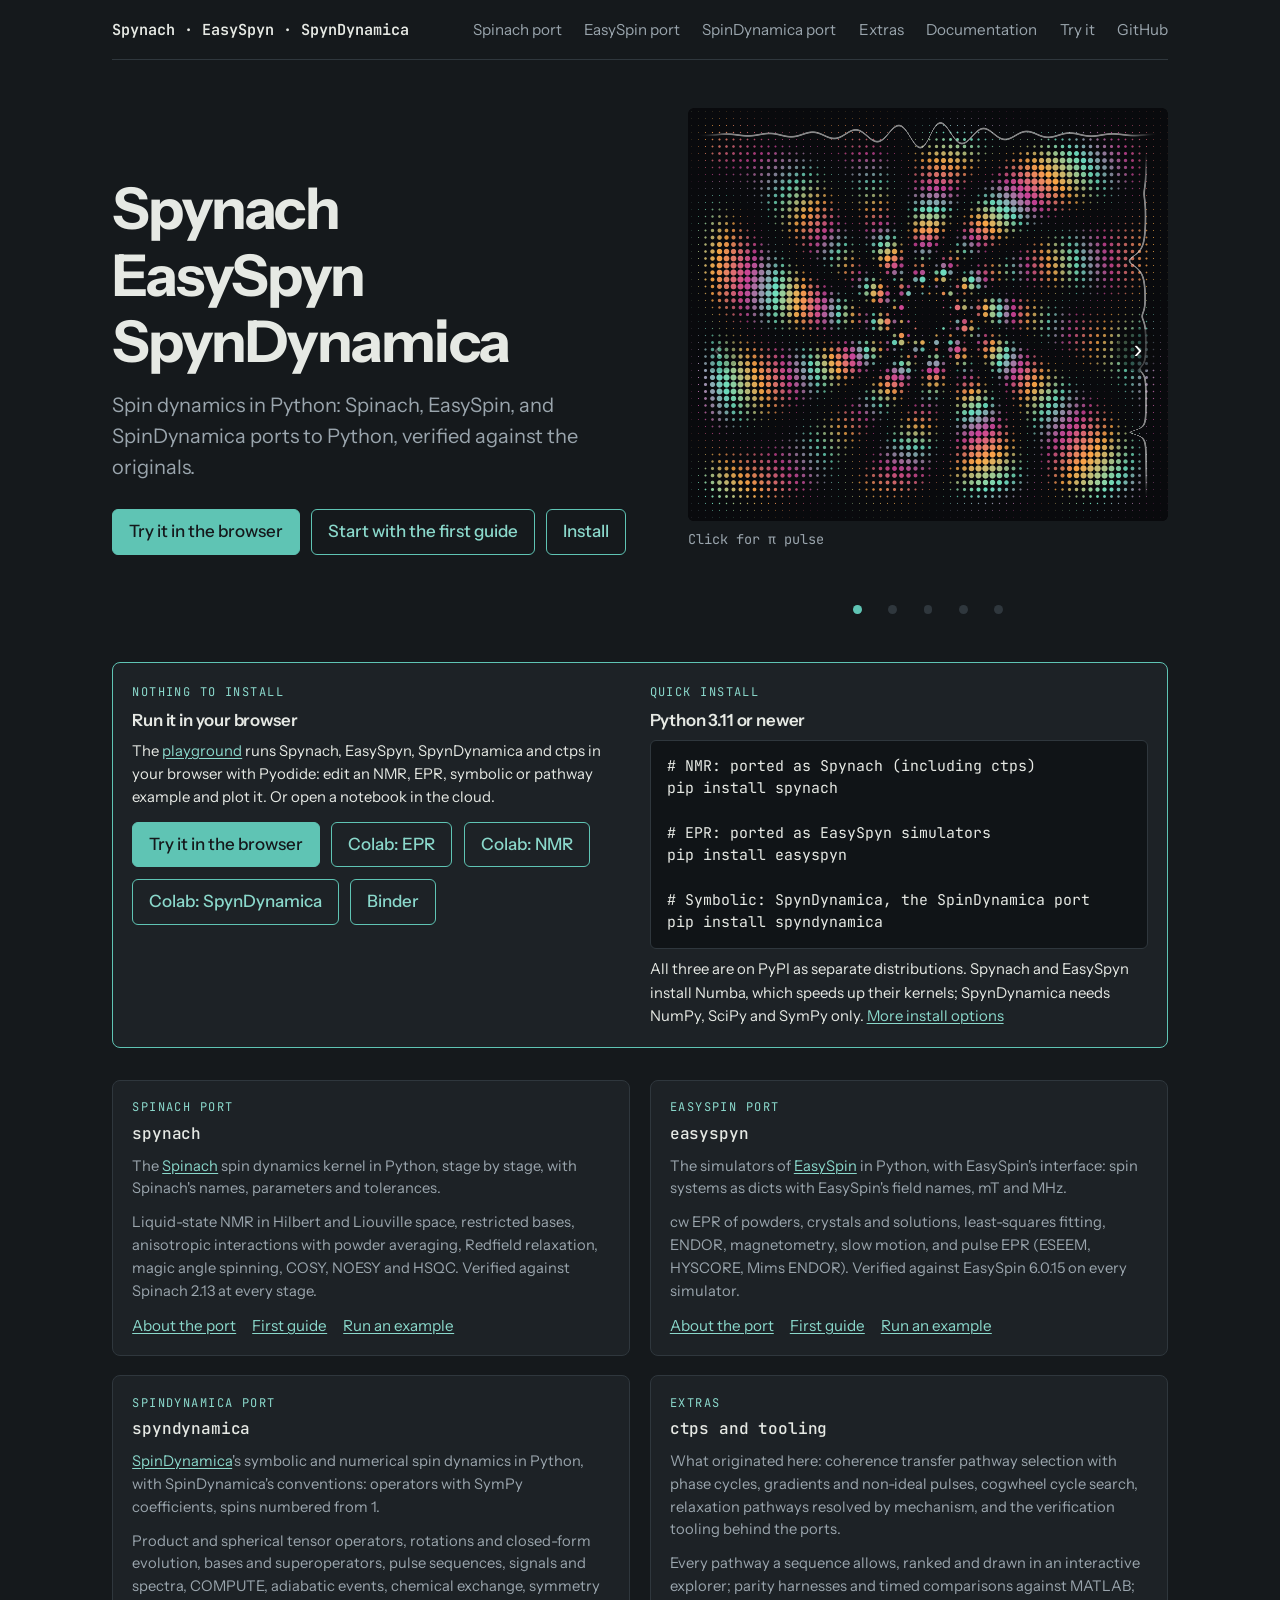
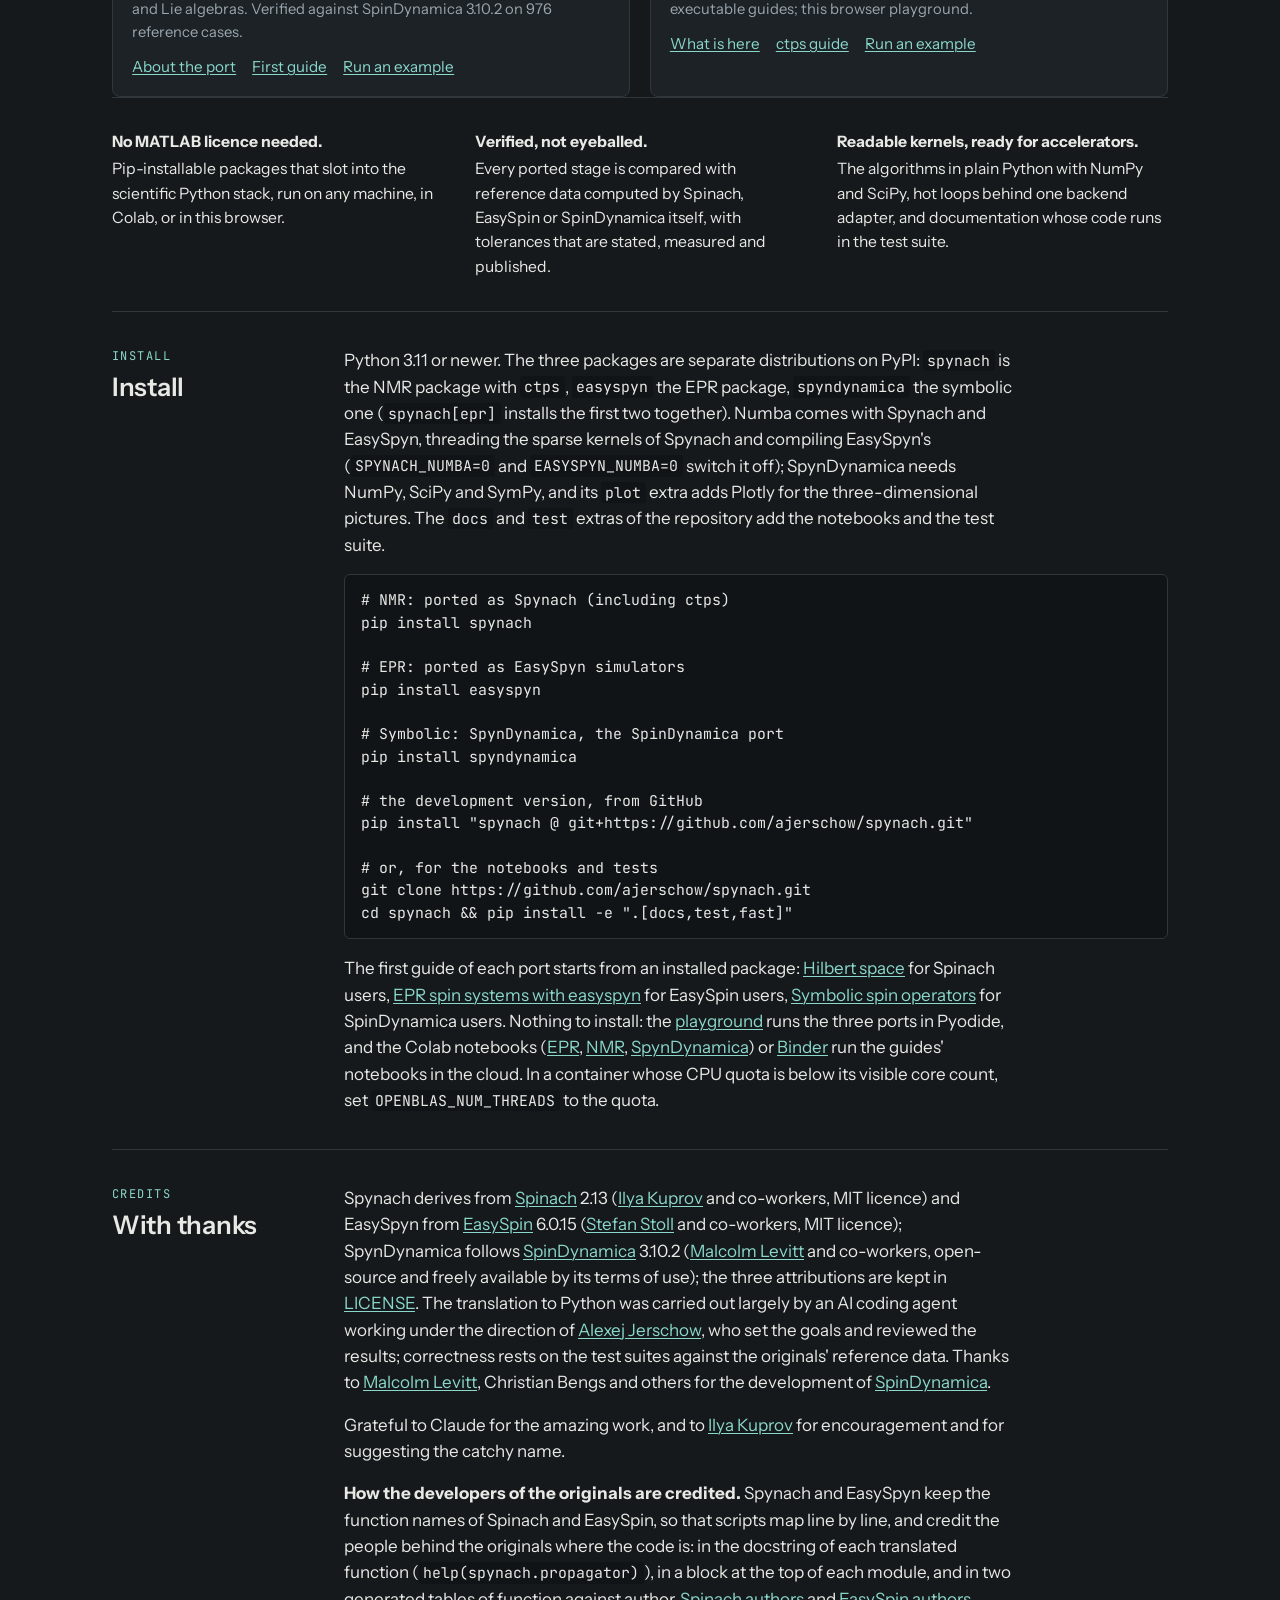
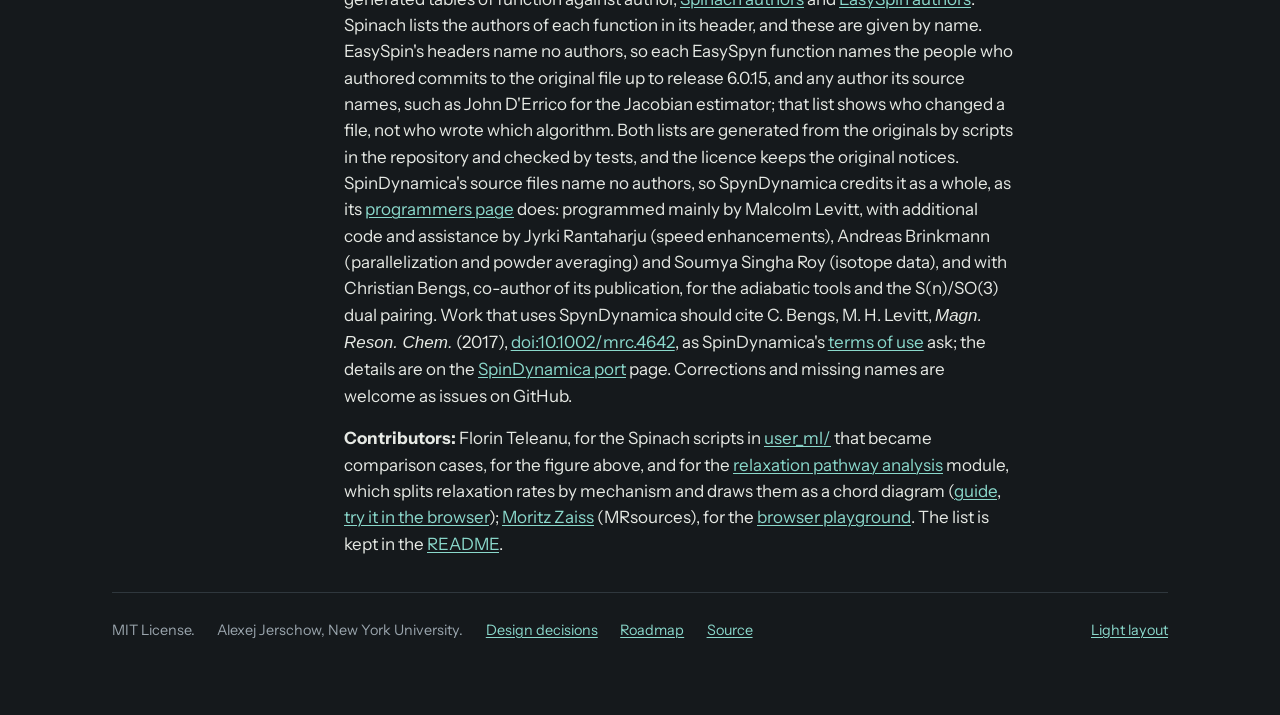
==== commit 6979ee52: "Site: the landing page title names the three packages, stacked Co-Authored-By: Claude Fable 5.2 <nor" ====
--- a/index.html
+++ b/index.html
@@ -47,7 +47,7 @@
 
 <div class="hero">
   <div>
-    <h1>Spynach</h1>
+    <h1>Spynach<br>EasySpyn<br>SpynDynamica</h1>
     <p class="lede">Spin dynamics in Python: Spinach, EasySpin, and SpinDynamica ports to Python, verified against the originals.</p>
     <div class="actions">
       <a class="btn primary" href="try.html">Try it in the browser</a>
